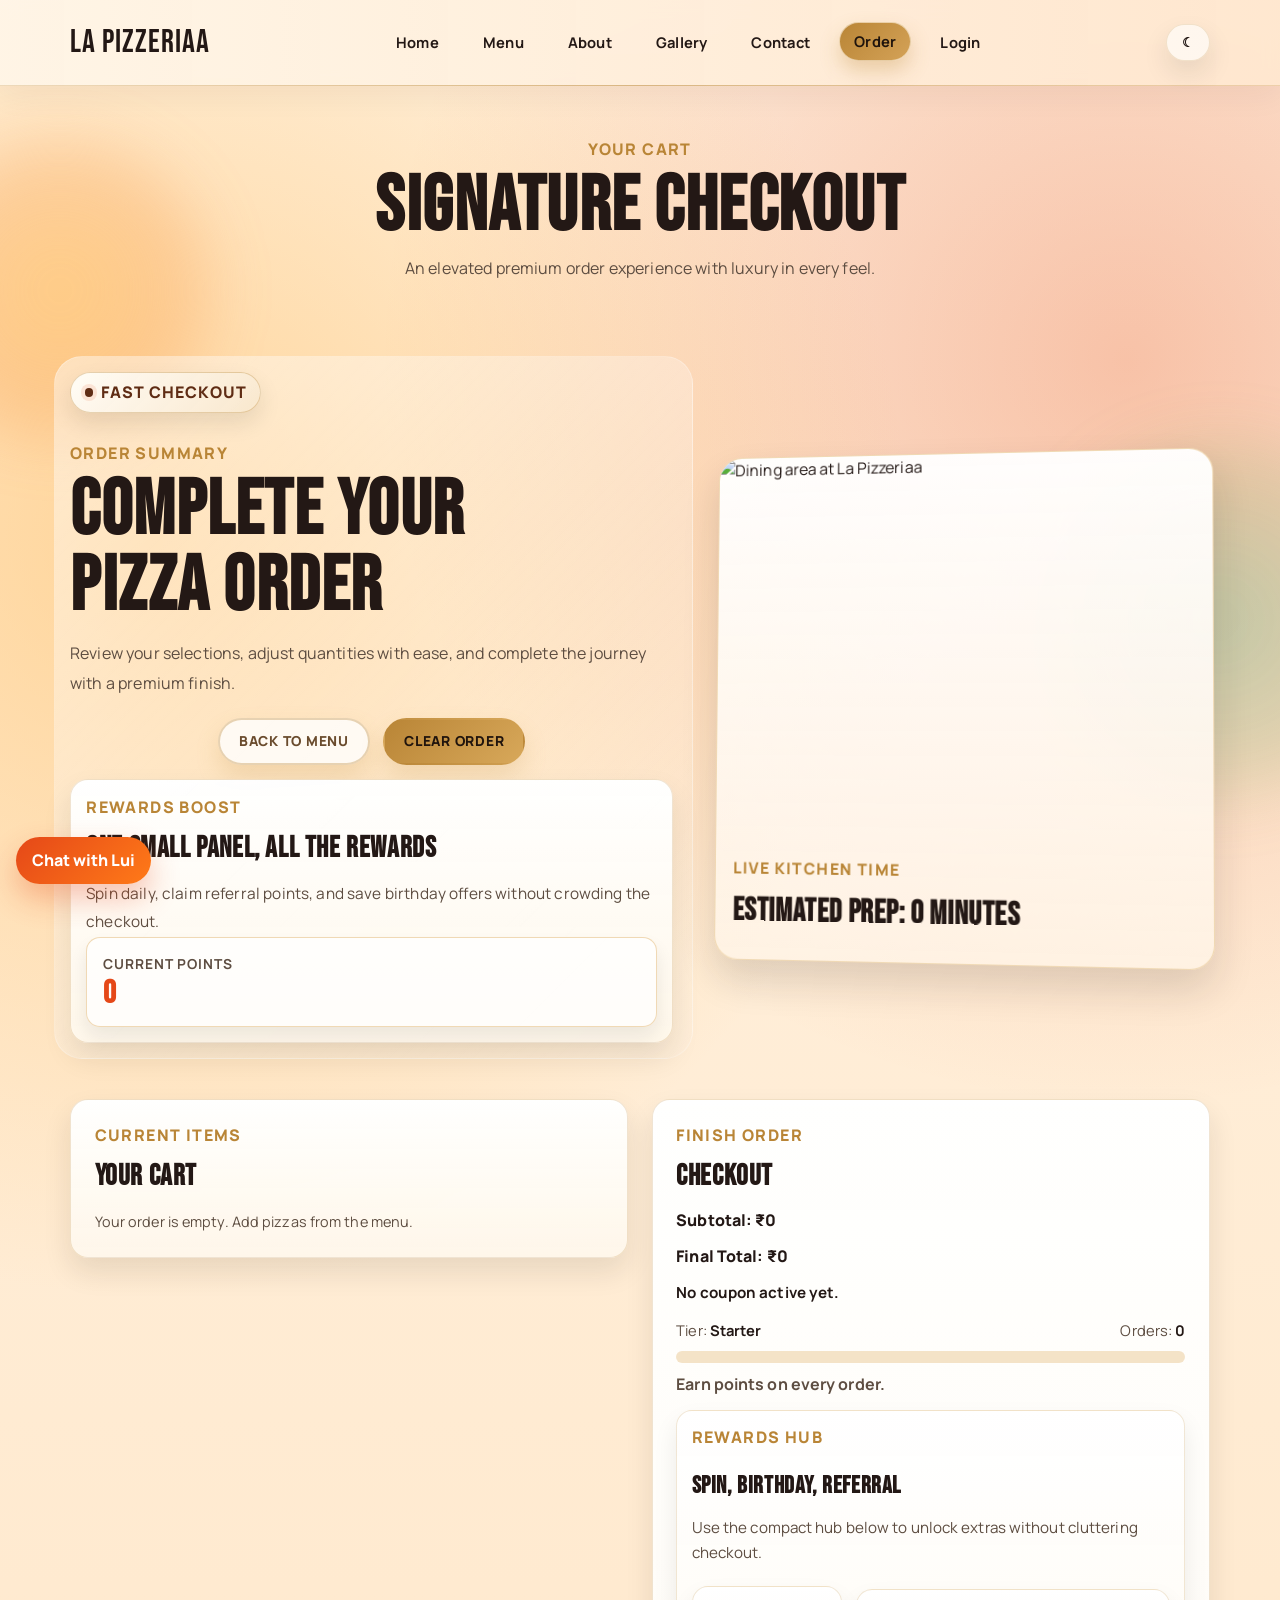
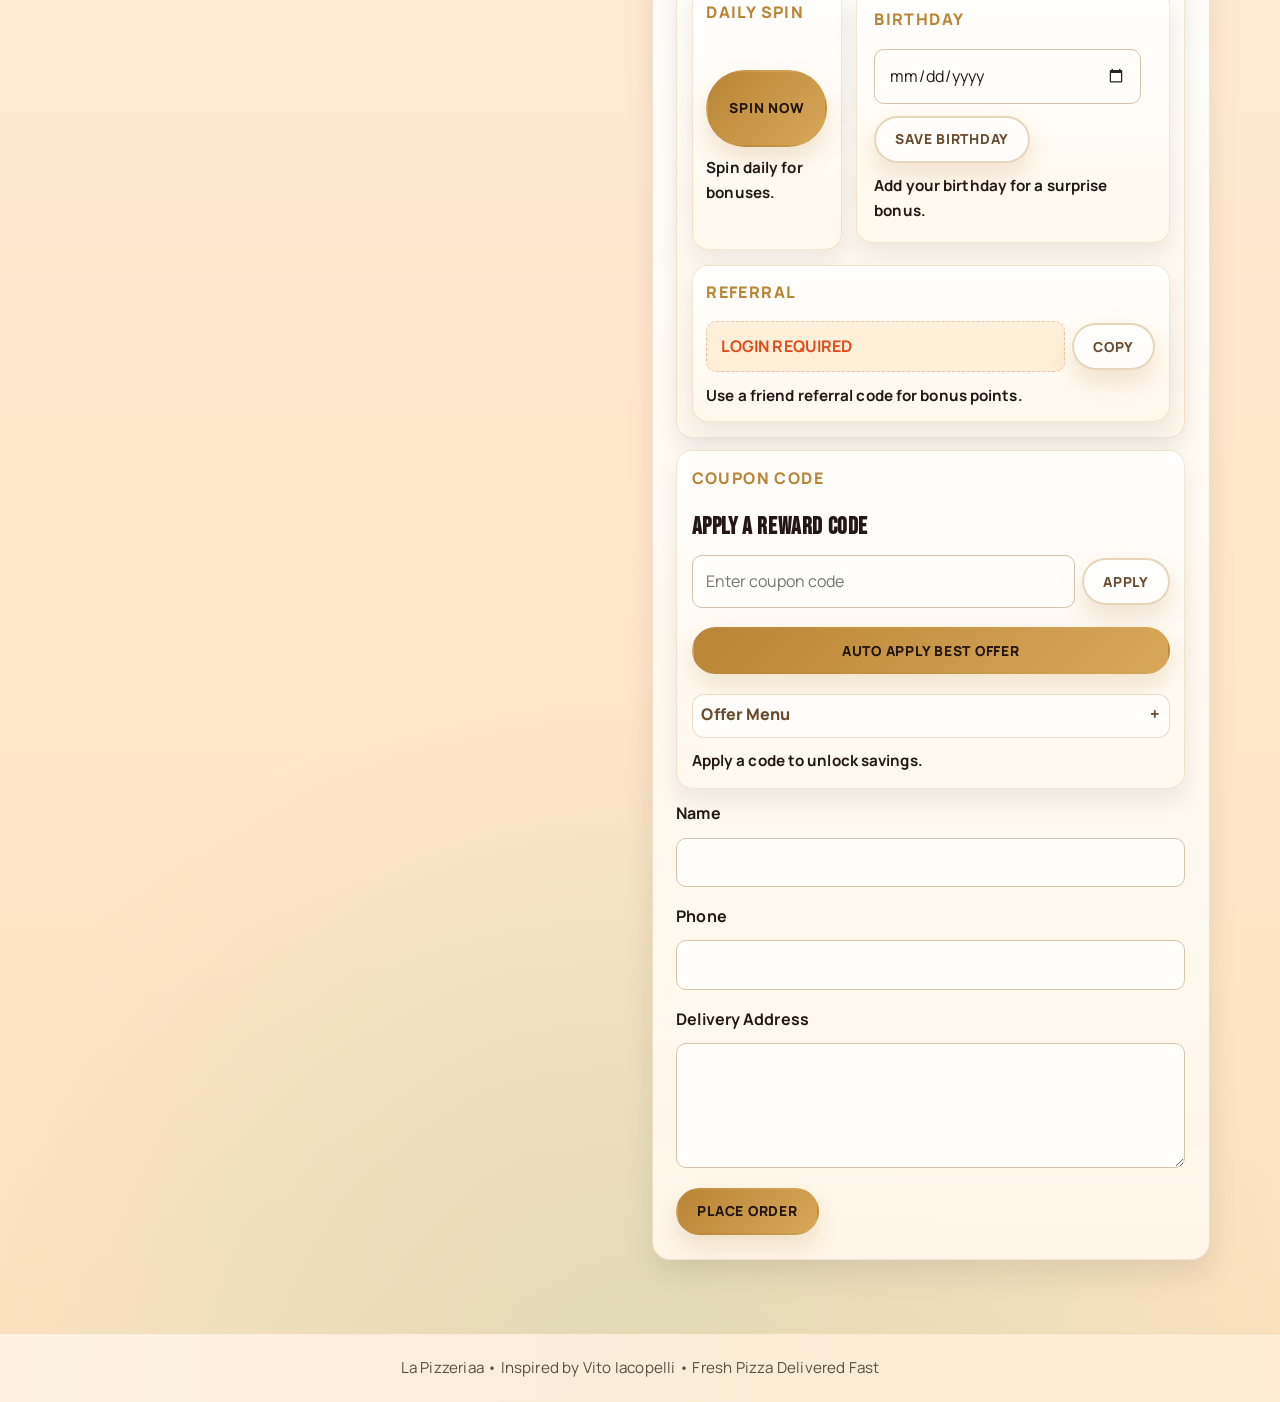
==== order.html @ d01ff385 "Add files via upload" ====
<!DOCTYPE html>
<html lang="en">
<head>
    <meta charset="UTF-8">
    <meta name="viewport" content="width=device-width, initial-scale=1.0">
    <title>La Pizzeriaa | Order</title>
    <link rel="canonical" href="order.html">
    <meta name="description" content="Order luxury Italian pizza online from La Pizzeriaa with live totals, rewards, and premium checkout flow.">
    <meta name="theme-color" content="#fff2df" media="(prefers-color-scheme: light)">
    <meta name="theme-color" content="#120d0b" media="(prefers-color-scheme: dark)">
    <link rel="icon" type="image/svg+xml" href="images/contact-pizza.svg">
    <meta property="og:site_name" content="La Pizzeriaa">
    <meta property="og:type" content="website">
    <meta property="og:locale" content="en_IN">
    <meta property="og:title" content="La Pizzeriaa | Order">
    <meta property="og:description" content="Premium pizza checkout with rewards, coupons, and refined order control.">
    <meta property="og:image" content="images/pizzus.jpg">
    <meta property="og:url" content="order.html">
    <meta name="twitter:card" content="summary_large_image">
    <meta name="twitter:title" content="La Pizzeriaa | Order">
    <meta name="twitter:description" content="Premium pizza checkout with rewards, coupons, and refined order control.">
    <meta name="twitter:image" content="images/pizzus.jpg">
    <link rel="preconnect" href="https://fonts.googleapis.com">
    <link rel="preconnect" href="https://fonts.gstatic.com" crossorigin>
    <link href="https://fonts.googleapis.com/css2?family=Bebas+Neue&family=Manrope:wght@400;500;700;800&display=swap" rel="stylesheet">
    <link rel="stylesheet" href="style.css">
</head>
<body>
    <div class="bg-shape bg-shape-1"></div>
    <div class="bg-shape bg-shape-2"></div>

    <header class="site-header">
        <div class="container nav-wrap">
            <a class="logo" href="index.html">La Pizzeriaa</a>
            <nav>
                <ul class="nav-links">
                    <li><a href="index.html">Home</a></li>
                    <li><a href="menu.html">Menu</a></li>
                    <li><a href="about.html">About</a></li>
                    <li><a href="gallery.html">Gallery</a></li>
                    <li><a href="contact.html">Contact</a></li>
                    <li><a class="active" href="order.html">Order</a></li>
                </ul>
            </nav>
            <button class="theme-toggle" type="button" aria-label="Toggle dark mode" aria-pressed="false">Dark mode</button>
        </div>
    </header>

    <main class="container">
        <section class="section-heading">
            <p class="eyebrow">Your Cart</p>
            <h1>Signature Checkout</h1>
            <p class="lead">An elevated premium order experience with luxury in every feel.</p>
        </section>

        <section class="hero hero-split">
            <div class="hero-copy">
                <div class="hero-badge">Fast Checkout</div>
                <p class="eyebrow">Order Summary</p>
                <h1>Complete Your Pizza Order</h1>
                <p class="lead">Review your selections, adjust quantities with ease, and complete the journey with a premium finish.</p>
                <div class="hero-actions">
                    <a class="btn btn-secondary" href="menu.html">Back to Menu</a>
                    <button id="clear-order" class="btn btn-primary" type="button">Clear Order</button>
                </div>
                <div class="reward-mini card reward-mini-compact">
                    <p class="eyebrow">Rewards Boost</p>
                    <h2>One Small Panel, All the Rewards</h2>
                    <p class="lead">Spin daily, claim referral points, and save birthday offers without crowding the checkout.</p>
                    <div class="reward-stat-inline">
                        <span>Current Points</span>
                        <strong data-loyalty-points>0</strong>
                    </div>
                </div>
            </div>
            <div class="hero-panel">
                <img src="images/pizzus.jpg" alt="Dining area at La Pizzeriaa">
                <div class="hero-panel-content">
                    <p class="eyebrow">Live Kitchen Time</p>
                    <h2>Estimated Prep: <span id="prep-time-mins">0</span> Minutes</h2>
                </div>
            </div>
        </section>

        <section class="cards two-up order-layout">
            <article class="card">
                <p class="eyebrow">Current Items</p>
                <h2>Your Cart</h2>
                <div id="order-items" class="order-items"></div>
                <p id="order-empty" class="price-note">Your order is empty. Add pizzas from the menu.</p>
            </article>

            <article class="card checkout-card">
                <p class="eyebrow">Finish Order</p>
                <h2>Checkout</h2>
                <p class="order-total">Subtotal: <span id="order-subtotal">₹0</span></p>
                <p class="order-total order-final">Final Total: <span id="order-total">₹0</span></p>
                <p class="reward-status" data-loyalty-coupon-status>No coupon active yet.</p>
                <div class="reward-progress-mini">
                    <div class="reward-progress-head">
                        <span>Tier: <strong data-loyalty-tier>Starter</strong></span>
                        <span>Orders: <strong data-loyalty-orders>0</strong></span>
                    </div>
                    <div class="reward-progress-bar">
                        <div class="reward-progress-fill" data-loyalty-progress></div>
                    </div>
                    <p class="reward-perk" data-loyalty-perks>Earn points on every order.</p>
                </div>
                <div class="reward-tool reward-tool-wide reward-tool-slim">
                    <p class="eyebrow">Rewards Hub</p>
                    <h3>Spin, Birthday, Referral</h3>
                    <p class="reward-note">Use the compact hub below to unlock extras without cluttering checkout.</p>
                    <div class="rewards-tools rewards-tools-slim">
                        <article class="reward-tool reward-tool-mini">
                            <p class="eyebrow">Daily Spin</p>
                            <button class="btn btn-primary reward-action" id="spin-reward-btn" type="button">Spin Now</button>
                            <p class="reward-status" data-loyalty-spin-status>Spin daily for bonuses.</p>
                        </article>
                        <article class="reward-tool reward-tool-mini birthday-card">
                            <p class="eyebrow">Birthday</p>
                            <input class="reward-input" id="birthday-input" type="date" aria-label="Birthday date">
                            <button class="btn btn-secondary reward-action" id="birthday-save-btn" type="button">Save Birthday</button>
                            <p class="reward-status" data-loyalty-birthday-status>Add your birthday for a surprise bonus.</p>
                        </article>
                        <article class="reward-tool reward-tool-mini referral-card">
                            <p class="eyebrow">Referral</p>
                            <div class="reward-code-row reward-code-row-compact">
                                <strong class="reward-code" data-loyalty-referral-code>LP-XXXXXX</strong>
                                <button class="btn btn-secondary reward-copy-btn" id="copy-referral-btn" type="button">Copy</button>
                            </div>
                            <p class="reward-status" data-loyalty-referral-status>Use a friend referral code for bonus points.</p>
                        </article>
                    </div>
                </div>
                <div class="reward-tool reward-tool-wide reward-tool-slim">
                    <p class="eyebrow">Coupon Code</p>
                    <h3>Apply A Reward Code</h3>
                    <div class="reward-form-row reward-form-row-compact">
                        <input class="reward-input" id="coupon-input" type="text" placeholder="Enter coupon code" aria-label="Coupon code">
                        <button class="btn btn-secondary reward-action" id="coupon-apply-btn" type="button">Apply</button>
                    </div>
                    <button class="btn btn-primary reward-action" id="coupon-auto-btn" type="button">Auto Apply Best Offer</button>
                    <details class="coupon-offer-menu" aria-label="Offer menu">
                        <summary>Offer Menu</summary>
                        <div class="coupon-offers" aria-label="Available coupon offers">
                            <button class="coupon-offer-btn" type="button" data-coupon-code="NEW10">NEW10 - 10% off for new customers above ₹999</button>
                            <button class="coupon-offer-btn" type="button" data-coupon-code="PIZZA10">PIZZA10 - 5% off above ₹999</button>
                            <button class="coupon-offer-btn" type="button" data-coupon-code="CHEESE50">CHEESE50 - ₹80 off above ₹1199</button>
                            <button class="coupon-offer-btn" type="button" data-coupon-code="FEAST20">FEAST20 - 10% off up to ₹250 above ₹1699</button>
                        </div>
                    </details>
                    <p class="reward-status" data-loyalty-coupon-savings>Apply a code to unlock savings.</p>
                </div>
                <form id="checkout-form" class="reservation-form" action="#" method="post">
                    <label for="customer-name">Name</label>
                    <input id="customer-name" name="customer-name" type="text" required>

                    <label for="customer-phone">Phone</label>
                    <input id="customer-phone" name="customer-phone" type="tel" required>

                    <label for="customer-address">Delivery Address</label>
                    <textarea id="customer-address" name="customer-address" rows="4" required></textarea>

                    <button class="btn btn-primary" type="submit">Place Order</button>
                </form>
            </article>
        </section>
    </main>

    <footer class="site-footer">
        <div class="container">
            <p>La Pizzeriaa • Inspired by Vito Iacopelli • Fresh Pizza Delivered Fast</p>
        </div>
    </footer>

    <script src="auth.js"></script>
    <script src="cart-count.js"></script>
    <script src="loyalty.js"></script>
    <script src="chatbot.js"></script>
    <script src="order-page.js"></script>
    <script src="theme-toggle.js"></script>
</body>
</html>
---- style.css ----
:root {
    --bg: #fff2df;
    --ink: #231815;
    --muted: #5d4d41;
    --accent: #e54818;
    --accent-2: #ffb347;
    --accent-3: #18a76c;
    --card: rgba(255, 252, 246, 0.92);
    --line: #f0d7b1;
    --header-bg: linear-gradient(90deg, rgba(255, 245, 231, 0.94), rgba(255, 232, 208, 0.9));
    --site-shadow: 0 12px 26px rgba(31, 26, 23, 0.1);
    --hero-glow-1: rgba(255, 179, 71, 0.45);
    --hero-glow-2: rgba(229, 72, 24, 0.28);
    --hero-glow-3: rgba(24, 167, 108, 0.14);
    --lux-gold: #b98536;
    --lux-gold-soft: rgba(185, 133, 54, 0.2);
    --radius-lg: 18px;
    --lux-surface: linear-gradient(180deg, rgba(255, 255, 255, 0.98), rgba(255, 247, 235, 0.95));
    --lux-surface-soft: linear-gradient(180deg, rgba(255, 255, 255, 0.93), rgba(255, 247, 235, 0.9));
    --lux-shadow: 0 14px 28px rgba(31, 26, 23, 0.1);
    --lux-chip-bg: linear-gradient(135deg, rgba(255, 252, 246, 0.98), rgba(249, 232, 206, 0.95));
    --lux-chip-border: rgba(185, 133, 54, 0.34);
    --lux-chip-color: #5f2c14;
    --lux-chip-shadow: 0 10px 22px rgba(31, 26, 23, 0.1);
    --section-gap: 1.6rem;
}

:root[data-theme="dark"] {
    --bg: #120d0b;
    --ink: #fff4ea;
    --muted: #edd6c5;
    --accent: #ff6a2b;
    --accent-2: #ffb347;
    --accent-3: #34c38f;
    --card: rgba(31, 22, 19, 0.92);
    --line: rgba(255, 205, 155, 0.16);
    --header-bg: linear-gradient(90deg, rgba(29, 20, 17, 0.92), rgba(45, 29, 22, 0.88));
    --site-shadow: 0 18px 34px rgba(0, 0, 0, 0.35);
    --hero-glow-1: rgba(255, 106, 43, 0.2);
    --hero-glow-2: rgba(255, 179, 71, 0.12);
    --hero-glow-3: rgba(52, 195, 143, 0.08);
    --lux-gold: #e0b46f;
    --lux-gold-soft: rgba(224, 180, 111, 0.24);
    --lux-surface: linear-gradient(180deg, rgba(43, 29, 23, 0.96), rgba(30, 21, 18, 0.97));
    --lux-surface-soft: linear-gradient(180deg, rgba(46, 31, 25, 0.94), rgba(31, 22, 19, 0.95));
    --lux-shadow: 0 18px 34px rgba(0, 0, 0, 0.32);
    --lux-chip-bg: linear-gradient(135deg, rgba(73, 50, 38, 0.94), rgba(49, 34, 27, 0.95));
    --lux-chip-border: rgba(255, 214, 178, 0.42);
    --lux-chip-color: #ffe5c8;
    --lux-chip-shadow: 0 12px 24px rgba(0, 0, 0, 0.32);
}

* {
    box-sizing: border-box;
}

img {
    max-width: 100%;
    height: auto;
}

body {
    margin: 0;
    color: var(--ink);
    font-family: "Manrope", sans-serif;
    background:
        radial-gradient(circle at 12% 18%, var(--hero-glow-1) 0%, transparent 28%),
        radial-gradient(circle at 88% 12%, var(--hero-glow-2) 0%, transparent 26%),
        radial-gradient(circle at 50% 100%, var(--hero-glow-3) 0%, transparent 24%),
        linear-gradient(180deg, #fff3e3 0%, #ffe2bf 100%);
    min-height: 100vh;
    position: relative;
    overflow-x: hidden;
    scroll-behavior: smooth;
    letter-spacing: 0.1px;
    line-height: 1.56;
    text-rendering: optimizeLegibility;
    -webkit-font-smoothing: antialiased;
}

::selection {
    background: rgba(185, 133, 54, 0.28);
    color: #2b1c14;
}

:root[data-theme="dark"] ::selection {
    background: rgba(224, 180, 111, 0.38);
    color: #fff4ea;
}

:root[data-theme="dark"] body {
    background:
        radial-gradient(circle at 12% 18%, rgba(255, 106, 43, 0.16) 0%, transparent 28%),
        radial-gradient(circle at 88% 12%, rgba(255, 179, 71, 0.1) 0%, transparent 26%),
        radial-gradient(circle at 50% 100%, rgba(52, 195, 143, 0.08) 0%, transparent 24%),
        linear-gradient(180deg, #1a1310 0%, #120d0b 100%);
}

.bg-shape {
    position: fixed;
    z-index: -1;
    border-radius: 50%;
    filter: blur(30px);
}

.bg-shape-1 {
    width: 300px;
    height: 300px;
    left: -90px;
    top: 140px;
    background: radial-gradient(circle, rgba(255, 179, 71, 0.42), rgba(229, 72, 24, 0.14));
}

.bg-shape-2 {
    width: 360px;
    height: 360px;
    right: -120px;
    bottom: 100px;
    background: radial-gradient(circle, rgba(24, 167, 108, 0.26), rgba(255, 179, 71, 0.12));
}

.container {
    width: min(1140px, 91.5%);
    margin: 0 auto;
}

.site-header {
    position: sticky;
    top: 0;
    backdrop-filter: blur(8px);
    background: var(--header-bg);
    border-bottom: 1px solid var(--lux-gold-soft);
    z-index: 100;
    box-shadow: 0 10px 30px rgba(31, 26, 23, 0.05);
}

.site-header::after {
    content: "";
    position: absolute;
    left: 0;
    right: 0;
    bottom: -1px;
    height: 1px;
    background: linear-gradient(90deg, rgba(185, 133, 54, 0.06), rgba(185, 133, 54, 0.42), rgba(185, 133, 54, 0.06));
    pointer-events: none;
}

.nav-wrap {
    display: flex;
    align-items: center;
    justify-content: space-between;
    gap: 1.15rem;
    padding: 1.1rem 0;
}

.logo {
    font-family: "Bebas Neue", sans-serif;
    font-size: 2rem;
    letter-spacing: 1px;
    text-decoration: none;
    color: var(--ink);
}

.nav-links {
    list-style: none;
    margin: 0;
    padding: 0;
    display: flex;
    gap: 0.9rem;
    flex-wrap: wrap;
}

.nav-links a {
    display: inline-block;
    text-decoration: none;
    color: var(--ink);
    font-weight: 700;
    font-size: 0.92rem;
    letter-spacing: 0.25px;
    padding: 0.45rem 0.86rem;
    border-radius: 999px;
    border: 1px solid transparent;
    transition: transform 0.2s ease, background 0.2s ease, color 0.2s ease, box-shadow 0.2s ease;
}

.nav-links a:hover,
.nav-links a.active {
    background: linear-gradient(135deg, var(--lux-gold), #d4a257);
    border-color: rgba(255, 245, 230, 0.6);
    color: #1f140d;
    box-shadow: 0 10px 20px rgba(185, 133, 54, 0.3);
    transform: translateY(-1px);
}

.theme-toggle {
    border: 1px solid var(--lux-gold-soft);
    background: rgba(255, 255, 255, 0.65);
    color: var(--ink);
    border-radius: 999px;
    padding: 0.45rem 0.9rem;
    font: inherit;
    font-weight: 800;
    font-size: 0.8rem;
    letter-spacing: 0.8px;
    text-transform: uppercase;
    cursor: pointer;
    box-shadow: var(--site-shadow);
    transition: transform 0.2s ease, background 0.2s ease, color 0.2s ease, border-color 0.2s ease;
}

.theme-toggle:hover {
    transform: translateY(-1px);
}

main {
    padding: 2.2rem 0 4.6rem;
}

main.container > section + section {
    margin-top: var(--section-gap);
}

main.container > section {
    scroll-margin-top: 94px;
}

.hero {
    text-align: center;
    padding: 3.4rem 0 2.6rem;
    animation: rise 0.8s ease forwards;
}

.hero h1 {
    text-wrap: balance;
}

.hero-split {
    display: grid;
    grid-template-columns: 1.1fr 0.9fr;
    gap: 1.8rem;
    align-items: center;
    text-align: left;
    padding: 3.4rem 0 2.3rem;
}

.hero-copy {
    position: relative;
    padding-right: 0.5rem;
}

.hero-copy::before {
    content: "";
    position: absolute;
    inset: -1rem -0.75rem -1rem -1rem;
    border-radius: 28px;
    background: linear-gradient(135deg, rgba(255, 255, 255, 0.45), rgba(255, 255, 255, 0.08));
    border: 1px solid rgba(255, 255, 255, 0.25);
    z-index: -1;
    backdrop-filter: blur(8px);
}

.hero-copy,
.card,
.contact-box,
.photo,
.hero-panel,
.stat,
.testimonial,
.trust-item {
    transition: transform 0.25s ease, box-shadow 0.25s ease, border-color 0.25s ease;
}

.hero-copy:hover,
.card:hover,
.contact-box:hover,
.photo:hover,
.hero-panel:hover,
.stat:hover,
.testimonial:hover,
.trust-item:hover {
    transform: translateY(-3px);
    box-shadow: 0 18px 34px rgba(31, 26, 23, 0.14);
}

.hero-badge {
    display: inline-flex;
    align-items: center;
    gap: 0.45rem;
    padding: 0.45rem 0.85rem;
    border-radius: 999px;
    background: var(--lux-chip-bg);
    border: 1px solid var(--lux-chip-border);
    color: var(--lux-chip-color);
    box-shadow: var(--lux-chip-shadow);
    font-weight: 800;
    text-transform: uppercase;
    letter-spacing: 1.1px;
    margin-bottom: 0.75rem;
}

.hero-badge::before {
    content: "";
    width: 0.55rem;
    height: 0.55rem;
    border-radius: 50%;
    background: currentColor;
    box-shadow: 0 0 0 4px rgba(229, 72, 24, 0.12);
}

.hero-panel {
    background: linear-gradient(180deg, rgba(255, 255, 255, 0.96), rgba(255, 243, 229, 0.88));
    border: 1px solid rgba(240, 215, 177, 0.95);
    border-radius: 24px;
    overflow: hidden;
    box-shadow: 0 20px 38px rgba(31, 26, 23, 0.14);
    transform: perspective(1200px) rotateY(-6deg) rotateX(2deg);
}

.hero-panel img {
    width: 100%;
    display: block;
    aspect-ratio: 4 / 3;
    object-fit: cover;
}

.hero-panel-content {
    padding: 1rem 1.1rem 1.15rem;
}

.hero-panel-content .lead {
    line-height: 1.72;
}

.hero-panel-content h2 {
    margin-bottom: 0.3rem;
    font-size: 2rem;
}

.hero-stats {
    margin-top: 1rem;
    display: grid;
    grid-template-columns: repeat(3, minmax(0, 1fr));
    gap: 0.75rem;
}

.stat {
    background: rgba(255, 255, 255, 0.58);
    border: 1px solid rgba(240, 215, 177, 0.9);
    border-radius: 16px;
    padding: 0.75rem;
    box-shadow: 0 10px 20px rgba(31, 26, 23, 0.08);
}

.stat strong {
    display: block;
    font-family: "Bebas Neue", sans-serif;
    font-size: 1.6rem;
    line-height: 1;
    letter-spacing: 0.5px;
    color: var(--accent);
}

.stat span {
    color: var(--muted);
    font-size: 0.92rem;
}

.eyebrow {
    color: var(--lux-gold);
    font-weight: 800;
    letter-spacing: 1.4px;
    text-transform: uppercase;
    margin-bottom: 0.4rem;
}

h1 {
    font-family: "Bebas Neue", sans-serif;
    font-size: clamp(2.2rem, 6vw, 4.8rem);
    letter-spacing: 1.5px;
    margin: 0.4rem 0 0.8rem;
    line-height: 1;
}

h2 {
    font-family: "Bebas Neue", sans-serif;
    letter-spacing: 0.6px;
    margin-top: 0;
    margin-bottom: 0.5rem;
    font-size: 1.8rem;
}

.lead {
    color: var(--muted);
    max-width: 720px;
    margin: 0 auto;
    line-height: 1.86;
    letter-spacing: 0.15px;
}

.section-heading {
    text-align: center;
    margin: 0 auto 2.1rem;
    max-width: 880px;
    padding-inline: 0.15rem;
}

.section-heading h1 {
    margin-bottom: 0.55rem;
}

.section-heading .lead {
    max-width: 740px;
}

.home-clean-intro {
    max-width: 760px;
    margin-bottom: 1.15rem;
    padding: 1.1rem 1.15rem;
    border-radius: 18px;
    border: 1px solid rgba(229, 72, 24, 0.2);
    background:
        radial-gradient(circle at 15% 20%, rgba(255, 179, 71, 0.2), transparent 42%),
        linear-gradient(145deg, rgba(255, 255, 255, 0.78), rgba(255, 246, 232, 0.9));
    box-shadow: 0 16px 32px rgba(31, 26, 23, 0.1);
}

.home-focus-grid {
    margin-top: 0.6rem;
}

.home-focus-grid .card {
    border-radius: 18px;
    overflow: hidden;
    border: 1px solid rgba(229, 72, 24, 0.16);
}

.home-focus-grid .section-image {
    margin-bottom: 0.95rem;
    border-radius: 12px;
    box-shadow: 0 12px 26px rgba(31, 26, 23, 0.14);
}

.home-final-cta {
    margin-top: 1.05rem;
    text-align: center;
    padding: 1.2rem;
    border-radius: 18px;
    border: 1px solid rgba(229, 72, 24, 0.2);
    background: linear-gradient(135deg, rgba(255, 250, 244, 0.94), rgba(255, 237, 215, 0.92));
}

.home-final-cta .lead {
    max-width: 680px;
    margin-left: auto;
    margin-right: auto;
}

.home-lux-intro {
    margin-top: 1.05rem;
    display: grid;
    grid-template-columns: minmax(0, 1.25fr) minmax(220px, 0.75fr);
    gap: 0.9rem;
    align-items: center;
    padding: 1.1rem 1.15rem;
    border-radius: 24px;
    border: 1px solid rgba(176, 126, 48, 0.2);
    background:
        linear-gradient(135deg, rgba(255, 252, 247, 0.98), rgba(249, 242, 229, 0.94)),
        radial-gradient(circle at top right, rgba(176, 126, 48, 0.1), transparent 36%);
    box-shadow: 0 18px 34px rgba(31, 26, 23, 0.08);
}

.home-page main {
    padding-top: 1.35rem;
}

.home-page .top-video-section {
    border-radius: 18px;
}

.home-page main > .container + .container {
    margin-top: 0.95rem;
}

.home-page .eyebrow {
    font-size: 0.74rem;
    letter-spacing: 1.8px;
}

.home-page h2 {
    font-size: clamp(1.75rem, 2.6vw, 2.2rem);
    line-height: 1.05;
}

.home-page .lead {
    line-height: 1.68;
}

.home-page .home-lux-intro,
.home-page .home-lux-feature,
.home-page .home-lux-rewards,
.home-page .home-lux-cta,
.home-page .mini-shot {
    position: relative;
    overflow: hidden;
}

.home-page .home-lux-intro::before,
.home-page .home-lux-feature::before,
.home-page .home-lux-rewards::before,
.home-page .home-lux-cta::before {
    content: "";
    position: absolute;
    inset: 0 auto auto 0;
    width: 100%;
    height: 1px;
    background: linear-gradient(90deg, rgba(176, 126, 48, 0.55), rgba(176, 126, 48, 0.05));
    pointer-events: none;
}

.home-page .home-lux-copy h1,
.home-page .home-lux-feature h2,
.home-page .home-lux-rewards h2,
.home-page .home-lux-cta h2 {
    font-family: "Bebas Neue", sans-serif;
    letter-spacing: 0.7px;
    line-height: 1.02;
}

.home-page .home-lux-copy h1 {
    font-size: clamp(2.2rem, 3.8vw, 3.1rem);
    margin-bottom: 0.45rem;
}

.home-lux-signature {
    margin: 0.35rem 0 0;
    font-weight: 700;
    color: #7d5c38;
}

.home-lux-note {
    margin: 0.4rem 0 0;
    color: #805f3a;
    font-size: 0.92rem;
    font-weight: 700;
    letter-spacing: 0.25px;
}

.home-lux-copy .lead {
    max-width: 620px;
}

.home-lux-actions {
    justify-content: flex-start;
}

.home-lux-rail {
    display: grid;
    gap: 0.55rem;
    align-content: center;
}

.home-lux-chip {
    display: flex;
    align-items: center;
    justify-content: center;
    min-height: 3.35rem;
    padding: 0.75rem 0.95rem;
    border-radius: 14px;
    border: 1px solid var(--lux-chip-border);
    background: var(--lux-chip-bg);
    color: var(--lux-chip-color);
    font-weight: 800;
    letter-spacing: 0.2px;
    box-shadow: var(--lux-chip-shadow);
    text-transform: uppercase;
    font-size: 0.78rem;
    letter-spacing: 0.8px;
}

.home-lux-feature {
    margin-top: 1rem;
    display: flex;
    align-items: center;
    justify-content: space-between;
    gap: 1rem;
    padding: 1rem 1.1rem;
    border-radius: 20px;
    border: 1px solid rgba(176, 126, 48, 0.18);
    background: linear-gradient(135deg, rgba(255, 250, 244, 0.98), rgba(252, 241, 221, 0.95));
}

.home-lux-feature-copy .lead {
    max-width: 640px;
}

.home-mini-gallery {
    margin-top: 1rem;
    display: grid;
    grid-template-columns: repeat(2, minmax(0, 1fr));
    gap: 1rem;
}

.mini-shot {
    padding: 0.75rem;
    border-radius: 18px;
    border: 1px solid rgba(176, 126, 48, 0.18);
    background: linear-gradient(180deg, rgba(255, 255, 255, 0.98), rgba(252, 245, 234, 0.96));
    transition: transform 0.24s ease, box-shadow 0.24s ease;
}

.mini-shot:hover {
    transform: translateY(-3px);
    box-shadow: 0 18px 30px rgba(31, 26, 23, 0.14);
}

.mini-shot-image {
    width: 100%;
    display: block;
    aspect-ratio: 16 / 10;
    object-fit: cover;
    border-radius: 14px;
    box-shadow: 0 14px 24px rgba(31, 26, 23, 0.12);
}

.mini-shot-label {
    margin: 0.7rem 0 0;
    font-weight: 800;
    color: var(--ink);
    letter-spacing: 0.25px;
}

.home-lux-rewards {
    margin-top: 1rem;
    display: flex;
    align-items: center;
    justify-content: space-between;
    gap: 1rem;
    padding: 1rem 1.1rem;
    border-radius: 20px;
    border: 1px solid rgba(176, 126, 48, 0.18);
    background: linear-gradient(135deg, rgba(255, 252, 247, 0.98), rgba(250, 242, 228, 0.96));
}

.home-lux-rewards .lead {
    max-width: 560px;
}

.home-bottom-heading {
    margin-top: 1.1rem;
    margin-bottom: 0.4rem;
}

.home-lux-reward-action {
    display: flex;
    gap: 0.75rem;
    flex-wrap: wrap;
    justify-content: flex-end;
}

.home-page .home-lux-reward-action .btn-primary {
    background: linear-gradient(135deg, #b98536, #d8a85a);
    color: #1d130e;
}

.home-lux-reviews {
    display: grid;
    grid-template-columns: repeat(2, minmax(0, 1fr));
    gap: 1rem;
}

.home-review-card {
    border-radius: 20px;
}

.review-score {
    margin: 0;
    font-family: "Bebas Neue", sans-serif;
    font-size: 2rem;
    letter-spacing: 0.8px;
    color: #7a572f;
}

.review-stars {
    margin: 0.2rem 0 0.45rem;
    color: #c28a2d;
    letter-spacing: 2px;
    font-size: 1rem;
}

.review-name {
    margin: 0.55rem 0 0;
    color: var(--muted);
    font-weight: 700;
}

.home-awards {
    padding: 1rem 1.1rem;
}

.home-awards-grid {
    margin-top: 0.45rem;
    display: grid;
    grid-template-columns: repeat(3, minmax(0, 1fr));
    gap: 0.75rem;
}

.award-item {
    padding: 0.8rem 0.85rem;
    border-radius: 14px;
    border: 1px solid rgba(176, 126, 48, 0.22);
    background: rgba(255, 255, 255, 0.74);
}

.award-title {
    margin: 0 0 0.3rem;
    font-weight: 800;
    color: #6f4d29;
}

.award-note {
    margin: 0;
    color: var(--muted);
    font-size: 0.9rem;
}

.home-lux-cta {
    margin-top: 1rem;
    text-align: center;
    padding: 1rem 1.1rem;
    border-radius: 20px;
    border: 1px solid rgba(176, 126, 48, 0.18);
    background: linear-gradient(135deg, rgba(255, 250, 244, 0.98), rgba(249, 240, 224, 0.95));
}

.home-lux-cta .lead {
    max-width: 680px;
    margin-left: auto;
    margin-right: auto;
}

.home-page .home-lux-cta .hero-actions {
    margin-top: 1rem;
}

.home-page .home-lux-cta .btn,
.home-page .home-lux-actions .btn,
.home-page .home-lux-reward-action .btn {
    border-radius: 999px;
    padding-inline: 1.2rem;
    min-width: 150px;
    text-align: center;
    letter-spacing: 0.25px;
}

.home-intro-panel {
    margin-top: 1.05rem;
    display: grid;
    grid-template-columns: 1.15fr 0.85fr;
    gap: 1rem;
    align-items: stretch;
    padding: 1.3rem;
    border-radius: 22px;
    border: 1px solid rgba(229, 72, 24, 0.18);
    background:
        linear-gradient(135deg, rgba(255, 252, 247, 0.96), rgba(255, 242, 222, 0.92)),
        radial-gradient(circle at top right, rgba(255, 179, 71, 0.18), transparent 34%);
}

.home-intro-copy .lead {
    max-width: 700px;
}

.home-intro-panel-side {
    display: grid;
    gap: 0.8rem;
    align-content: center;
}

.home-strip-stat {
    padding: 1rem 1.05rem;
    border-radius: 16px;
    border: 1px solid rgba(229, 72, 24, 0.14);
    background: rgba(255, 255, 255, 0.85);
    box-shadow: 0 10px 20px rgba(31, 26, 23, 0.08);
}

.home-strip-stat span {
    display: inline-flex;
    align-items: center;
    justify-content: center;
    width: 2rem;
    height: 2rem;
    margin-bottom: 0.7rem;
    border-radius: 999px;
    background: linear-gradient(135deg, var(--accent), #ff7a18);
    color: white;
    font-weight: 900;
}

.home-strip-stat strong {
    display: block;
    margin-bottom: 0.25rem;
    font-size: 1rem;
}

.home-strip-stat p {
    margin: 0;
    color: var(--muted);
}

.home-banner {
    margin-top: 1rem;
    padding: 1rem 1.15rem;
}

.home-banner-row {
    display: flex;
    align-items: center;
    justify-content: space-between;
    gap: 1rem;
}

.home-banner h2 {
    margin: 0;
    max-width: 700px;
}

.home-editorial-grid {
    margin-top: 1rem;
}

.editorial-card {
    position: relative;
    overflow: hidden;
}

.editorial-card .section-image {
    height: 210px;
    margin-bottom: 0.85rem;
}

.editorial-card h2 {
    margin-top: 0.15rem;
}

.home-flow {
    margin-top: 1rem;
    display: grid;
    grid-template-columns: 0.9fr 1.1fr;
    gap: 1rem;
}

.home-flow-copy .lead {
    max-width: 520px;
}

.home-flow-steps {
    display: grid;
    gap: 0.8rem;
}

.home-flow-steps div {
    padding: 1rem 1.05rem;
    border-radius: 16px;
    border: 1px solid rgba(229, 72, 24, 0.12);
    background: rgba(255, 255, 255, 0.82);
}

.home-flow-steps h3 {
    margin: 0 0 0.35rem;
    font-size: 1.05rem;
}

.home-flow-steps p {
    margin: 0;
    color: var(--muted);
}

.home-promo {
    margin-top: 1rem;
    display: flex;
    align-items: center;
    justify-content: space-between;
    gap: 1rem;
}

.home-promo .lead {
    max-width: 540px;
}

.home-promo-actions {
    display: flex;
    gap: 0.75rem;
    flex-wrap: wrap;
    justify-content: flex-end;
}

.home-quote-row {
    margin-top: 1rem;
    display: grid;
    grid-template-columns: repeat(2, minmax(0, 1fr));
    gap: 1rem;
}

.home-quote-card {
    border-radius: 16px;
    border: 1px solid rgba(229, 72, 24, 0.17);
    background: linear-gradient(180deg, rgba(255, 255, 255, 0.97), rgba(255, 244, 226, 0.94));
}

.home-rewards-note {
    margin-top: 0.95rem;
    text-align: center;
    padding: 0.95rem 1rem;
    border-radius: 16px;
    border: 1px solid rgba(229, 72, 24, 0.2);
    background: linear-gradient(135deg, rgba(255, 255, 255, 0.96), rgba(255, 243, 225, 0.95));
    box-shadow: 0 14px 28px rgba(31, 26, 23, 0.08);
}

.home-rewards-note .lead {
    max-width: 640px;
    margin-left: auto;
    margin-right: auto;
}

.home-rewards-note .reward-note {
    margin: 0.15rem auto 0;
    max-width: 560px;
}

.home-rewards-actions {
    margin-top: 0.85rem;
}

.home-rewards-actions .btn {
    min-width: 160px;
}

.home-reviews {
    margin-top: 0.95rem;
}

.home-reviews .testimonial {
    border-radius: 16px;
    border: 1px solid rgba(229, 72, 24, 0.17);
    background: linear-gradient(180deg, rgba(255, 255, 255, 0.97), rgba(255, 244, 226, 0.94));
}

@media (max-width: 960px) {
    .home-lux-intro,
    .home-lux-rewards {
        grid-template-columns: 1fr;
        flex-direction: column;
    }

    .home-lux-feature {
        flex-direction: column;
        align-items: flex-start;
    }

    .home-lux-reward-action {
        justify-content: flex-start;
    }

    .home-mini-gallery {
        grid-template-columns: 1fr;
    }

    .home-lux-reviews,
    .home-awards-grid {
        grid-template-columns: 1fr;
    }

    .home-page .home-lux-copy h1 {
        font-size: clamp(2rem, 8vw, 2.6rem);
    }

}

@media (max-width: 640px) {
    .home-lux-intro,
    .home-lux-feature,
    .home-lux-rewards,
    .home-lux-cta {
        padding: 1rem;
    }

    .home-lux-chip {
        min-height: 3rem;
    }
}

.hero-actions {
    margin-top: 1.2rem;
    display: flex;
    justify-content: center;
    gap: 0.8rem;
    flex-wrap: wrap;
}

.btn {
    display: inline-flex;
    align-items: center;
    justify-content: center;
    text-decoration: none;
    padding: 0.8rem 1.2rem;
    min-height: 47px;
    border-radius: 999px;
    font-weight: 800;
    font-size: 0.86rem;
    letter-spacing: 0.75px;
    text-transform: uppercase;
    line-height: 1;
    border: 2px solid transparent;
    box-shadow: 0 12px 24px rgba(185, 133, 54, 0.2);
    transition: transform 0.2s ease, box-shadow 0.2s ease, filter 0.2s ease, background 0.2s ease;
}

.btn-primary,
.btn-secondary {
    white-space: nowrap;
}

.btn:hover {
    transform: translateY(-2px);
    box-shadow: 0 16px 28px rgba(185, 133, 54, 0.24);
    filter: saturate(1.05);
}

.btn-primary {
    background: linear-gradient(135deg, var(--lux-gold), #d8a85a);
    color: #20140d;
}

.btn-secondary {
    background: rgba(255, 255, 255, 0.8);
    color: #6a4b2d;
    border-color: rgba(185, 133, 54, 0.34);
}

input,
select,
textarea,
button {
    font-family: inherit;
}

input,
select,
textarea {
    min-height: 44px;
    transition: border-color 0.2s ease, box-shadow 0.2s ease, background 0.2s ease;
}

input:focus,
select:focus,
textarea:focus,
button:focus-visible {
    outline: 2px solid rgba(185, 133, 54, 0.62);
    outline-offset: 2px;
}

.coupon-offer-menu summary:focus-visible {
    outline: 2px solid rgba(185, 133, 54, 0.62);
    outline-offset: 3px;
    border-radius: 6px;
}

.order-menu-btn {
    margin-top: 0.7rem;
    width: 100%;
}

.menu-page .hero-actions {
    justify-content: flex-start;
}

.menu-page .hero-actions .btn {
    min-width: 168px;
}

.menu-page .order-menu-btn {
    white-space: normal;
    line-height: 1.2;
}

.menu-page .pizza-customizer > .btn {
    width: 100%;
    max-width: 380px;
    justify-self: flex-start;
    white-space: normal;
    line-height: 1.2;
}

.cards {
    display: grid;
    gap: 1.45rem;
}

.cards + .cards,
.cards + .gallery-grid,
.gallery-grid + .cards,
.hero + .cards,
.hero + .gallery-grid,
.section-heading + .hero,
.section-heading + .cards,
.section-heading + .gallery-grid {
    margin-top: 1.2rem;
}

.three-up {
    grid-template-columns: repeat(3, minmax(0, 1fr));
}

.two-up {
    grid-template-columns: repeat(2, minmax(0, 1fr));
}

.card {
    background: var(--lux-surface);
    border: 1px solid rgba(185, 133, 54, 0.22);
    border-radius: var(--radius-lg);
    padding: clamp(1.35rem, 1.85vw, 1.65rem);
    box-shadow: var(--lux-shadow);
    backdrop-filter: blur(2px);
    animation: rise 0.7s ease both;
}

.card > :last-child {
    margin-bottom: 0;
}

.card .lead {
    max-width: none;
}

.card p:first-of-type.eyebrow {
    margin-top: 0;
}

.card-image,
.section-image,
.photo img {
    width: 100%;
    display: block;
    border-radius: 10px;
    object-fit: cover;
    filter: saturate(1.04) contrast(1.02);
}

.card-image {
    height: 180px;
    margin-bottom: 0.8rem;
}

.section-image {
    height: 230px;
    margin-bottom: 0.9rem;
}

.price {
    font-weight: 800;
    color: #0e8f59;
}

.trust-strip {
    display: grid;
    grid-template-columns: repeat(3, minmax(0, 1fr));
    gap: 1rem;
    margin-top: 0.5rem;
    margin-bottom: 1.4rem;
}

.rewards-panel {
    margin-bottom: 1.4rem;
    display: grid;
    grid-template-columns: 1.4fr 1fr;
    gap: 1rem;
    align-items: center;
    background: linear-gradient(135deg, rgba(229, 72, 24, 0.12), rgba(255, 179, 71, 0.12), rgba(255, 255, 255, 0.92));
}

.rewards-panel-compact {
    grid-template-columns: 1fr;
    gap: 0.6rem;
    padding: 0.9rem 1rem;
}

.rewards-grid-minimal {
    grid-template-columns: repeat(2, minmax(0, 1fr));
    gap: 0.55rem;
}

.reward-compact-foot {
    display: flex;
    align-items: center;
    justify-content: flex-end;
    gap: 0.6rem;
    padding-top: 0.1rem;
    border-top: 1px dashed rgba(229, 72, 24, 0.2);
}

.reward-compact-foot .reward-perk {
    margin: 0;
}

.rewards-copy h2 {
    margin-bottom: 0.55rem;
}

.rewards-grid {
    display: grid;
    grid-template-columns: repeat(3, minmax(0, 1fr));
    gap: 0.7rem;
}

.rewards-grid-compact {
    grid-template-columns: repeat(3, minmax(0, 1fr));
}

.rewards-tools {
    margin-top: 1rem;
    display: grid;
    grid-template-columns: repeat(3, minmax(0, 1fr));
    gap: 0.9rem;
}

.rewards-tools-slim {
    margin-top: 0.65rem;
    grid-template-columns: repeat(3, minmax(0, 1fr));
    gap: 0.85rem;
}

.reward-tool {
    display: grid;
    gap: 0.65rem;
    padding: 1rem;
    border-radius: 16px;
    border: 1px solid rgba(185, 133, 54, 0.2);
    background: var(--lux-surface-soft);
    box-shadow: 0 12px 24px rgba(31, 26, 23, 0.08);
}

.reward-tool h3 {
    margin: 0;
    font-family: "Bebas Neue", sans-serif;
    letter-spacing: 0.6px;
    font-size: 1.5rem;
}

.reward-tool-wide {
    margin-top: 1rem;
}

.reward-tool-slim {
    margin-top: 0.8rem;
    padding: 0.9rem;
}

.reward-tool-mini {
    gap: 0.5rem;
    padding: 0.85rem;
}

.birthday-card {
    grid-column: span 2;
    margin-block: 0.2rem 0.45rem;
    padding: 1.1rem 1.1rem 1.15rem;
    display: grid;
    grid-template-columns: minmax(260px, 1fr) auto;
    gap: 0.65rem;
    align-items: center;
}

.birthday-card .eyebrow,
.birthday-card .reward-status {
    grid-column: 1 / -1;
}

.birthday-card .reward-input {
    min-width: 260px;
    min-height: 48px;
}

.birthday-card #birthday-save-btn {
    grid-column: 1 / -1;
    width: auto;
    justify-self: start;
    margin-top: 0.1rem;
}

.referral-card {
    grid-column: 1 / -1;
    margin-top: 0.1rem;
    display: grid;
    grid-template-columns: minmax(0, 1fr) auto;
    gap: 0.65rem;
    align-items: center;
}

.referral-card .eyebrow,
.referral-card .reward-status {
    grid-column: 1 / -1;
}

.referral-card .reward-code-row {
    grid-column: 1 / -1;
}

.reward-tool-mini h3 {
    margin: 0;
}

.reward-note,
.reward-status {
    margin: 0;
    color: var(--muted);
    font-size: 0.95rem;
    line-height: 1.65;
}

.reward-status {
    color: var(--ink);
    font-weight: 700;
}

.reward-perk-soft {
    color: var(--muted);
    font-size: 0.88rem;
    margin-top: 0.1rem;
}

.reward-action {
    width: 100%;
}

.reward-input {
    width: 100%;
    border: 1px solid #d5c3aa;
    border-radius: 10px;
    padding: 0.8rem 0.85rem;
    font: inherit;
    background: #fffefb;
    color: var(--ink);
}

.reward-input[type="date"] {
    color: var(--ink);
}

.reward-input[type="date"]::-webkit-datetime-edit {
    color: var(--ink);
}

.reward-input[type="date"]::-webkit-calendar-picker-indicator {
    opacity: 0.85;
    cursor: pointer;
}

.reward-code-row,
.reward-form-row {
    display: grid;
    grid-template-columns: 1fr auto;
    gap: 0.6rem;
    align-items: center;
}

.reward-code-row-compact,
.reward-form-row-compact {
    gap: 0.45rem;
}

.coupon-offers {
    margin-top: 0.5rem;
    display: grid;
    gap: 0.45rem;
}

.coupon-offer-menu {
    margin-top: 0.6rem;
    border: 1px solid rgba(185, 133, 54, 0.28);
    border-radius: 12px;
    background: rgba(255, 255, 255, 0.74);
    padding: 0.45rem 0.55rem 0.6rem;
}

.coupon-offer-menu summary {
    list-style: none;
    cursor: pointer;
    font-weight: 800;
    color: #6a4b2d;
    display: flex;
    align-items: center;
    justify-content: space-between;
}

.coupon-offer-menu summary::-webkit-details-marker {
    display: none;
}

.coupon-offer-menu summary::after {
    content: '+';
    font-size: 1.05rem;
    line-height: 1;
}

.coupon-offer-menu[open] summary::after {
    content: '-';
}

#coupon-auto-btn {
    margin-top: 0.55rem;
}

.coupon-offer-btn {
    border: 1px solid rgba(185, 133, 54, 0.34);
    background: rgba(255, 255, 255, 0.82);
    color: #6a4b2d;
    border-radius: 10px;
    padding: 0.58rem 0.68rem;
    text-align: left;
    font: inherit;
    font-size: 0.9rem;
    font-weight: 700;
    cursor: pointer;
    transition: border-color 0.2s ease, background 0.2s ease, transform 0.18s ease;
}

.coupon-offer-btn:hover {
    border-color: rgba(185, 133, 54, 0.6);
    background: rgba(255, 246, 232, 0.95);
    transform: translateY(-1px);
}

.reward-code {
    padding: 0.75rem 0.85rem;
    border-radius: 10px;
    background: rgba(255, 179, 71, 0.16);
    border: 1px dashed rgba(229, 72, 24, 0.28);
    color: var(--accent);
    overflow: hidden;
    text-overflow: ellipsis;
}

.reward-stat,
.reward-stat-inline {
    display: grid;
    gap: 0.25rem;
    padding: 0.95rem 1rem;
    border-radius: 14px;
    border: 1px solid rgba(240, 215, 177, 0.95);
    background: rgba(255, 255, 255, 0.72);
    box-shadow: 0 10px 18px rgba(31, 26, 23, 0.08);
}

.reward-stat span,
.reward-stat-inline span {
    color: var(--muted);
    font-size: 0.86rem;
    font-weight: 700;
    text-transform: uppercase;
    letter-spacing: 0.9px;
}

.reward-stat strong,
.reward-stat-inline strong {
    font-family: "Bebas Neue", sans-serif;
    font-size: 2rem;
    color: var(--accent);
    line-height: 1;
}

.reward-progress-wrap,
.reward-progress-mini {
    margin-top: 0.9rem;
    display: grid;
    gap: 0.55rem;
}

.reward-progress-head {
    display: flex;
    justify-content: space-between;
    gap: 0.75rem;
    flex-wrap: wrap;
    font-size: 0.92rem;
    color: var(--muted);
}

.reward-progress-head strong {
    color: var(--ink);
}

.reward-progress-bar {
    height: 12px;
    background: rgba(240, 215, 177, 0.7);
    border-radius: 999px;
    overflow: hidden;
}

.reward-progress-fill {
    height: 100%;
    width: 0;
    border-radius: inherit;
    background: linear-gradient(135deg, var(--accent), var(--accent-2));
    box-shadow: 0 0 18px rgba(229, 72, 24, 0.28);
    transition: width 0.35s ease;
}

.reward-perk {
    margin: 0;
    color: var(--muted);
    font-weight: 700;
}

.reward-mini {
    margin-top: 1.1rem;
}

.reward-mini-compact {
    margin-top: 0.9rem;
    padding: 0.95rem;
}

.reward-mini-compact .lead {
    font-size: 0.96rem;
}

.menu-meta {
    margin-top: 1rem;
    display: flex;
    gap: 0.55rem;
    flex-wrap: wrap;
}

.menu-meta-pill {
    display: inline-flex;
    align-items: center;
    justify-content: center;
    padding: 0.45rem 0.82rem;
    border-radius: 999px;
    background: var(--lux-chip-bg);
    border: 1px solid var(--lux-chip-border);
    color: var(--lux-chip-color);
    font-size: 0.9rem;
    font-weight: 800;
    letter-spacing: 0.2px;
    box-shadow: var(--lux-chip-shadow);
}

.reward-mini .lead {
    margin-left: 0;
    margin-right: 0;
}

.order-final {
    color: var(--accent);
}

.trust-item {
    background: var(--lux-surface-soft);
    border: 1px solid rgba(185, 133, 54, 0.2);
    border-radius: 16px;
    padding: 0.95rem 1rem;
    text-align: center;
    box-shadow: var(--lux-shadow);
}

.trust-item strong {
    display: block;
    font-family: "Bebas Neue", sans-serif;
    font-size: 1.9rem;
    color: var(--accent);
    line-height: 1;
}

.trust-item span {
    color: var(--muted);
    font-size: 0.95rem;
}

.testimonial {
    text-align: left;
}

.rating {
    margin: 0 0 0.6rem;
    color: #f0a500;
    letter-spacing: 2px;
}

.testimonial-name {
    margin: 0.9rem 0 0;
    font-weight: 800;
    color: var(--accent);
}

.tag {
    display: inline-block;
    font-size: 0.8rem;
    font-weight: 800;
    color: var(--lux-chip-color);
    background: var(--lux-chip-bg);
    border: 1px solid var(--lux-chip-border);
    border-radius: 999px;
    padding: 0.2rem 0.6rem;
    margin-bottom: 0.5rem;
    box-shadow: var(--lux-chip-shadow);
}

.gallery-grid {
    display: grid;
    grid-template-columns: repeat(3, minmax(0, 1fr));
    gap: 1rem;
    margin-top: 1.25rem;
}

.photo {
    background: var(--lux-surface-soft);
    border: 1px solid rgba(185, 133, 54, 0.2);
    border-radius: 14px;
    overflow: hidden;
    margin: 0;
    box-shadow: var(--lux-shadow);
}

.photo img {
    aspect-ratio: 4 / 3;
}

.photo figcaption {
    padding: 0.75rem 0.9rem;
    font-weight: 800;
    color: #6b3114;
    background: linear-gradient(180deg, rgba(255, 252, 246, 0.98), rgba(249, 237, 220, 0.96));
}

.contact-box {
    background: var(--lux-surface-soft);
    border: 1px solid rgba(185, 133, 54, 0.22);
    border-radius: 14px;
    padding: 1.35rem;
    max-width: 680px;
    margin: 0 auto;
    box-shadow: var(--lux-shadow);
}

.contact-box .lead {
    max-width: none;
    margin: 0 0 0.85rem;
}

.contact-list {
    list-style: none;
    padding: 0;
    margin: 0;
    display: grid;
    gap: 0.6rem;
}

.reservation-form {
    display: grid;
    gap: 0.85rem;
}

.reservation-form label {
    font-weight: 700;
    margin-top: 0.3rem;
    line-height: 1.3;
}

.reservation-form input,
.reservation-form select,
.reservation-form textarea {
    border: 1px solid #d5c3aa;
    border-radius: 10px;
    padding: 0.72rem 0.78rem;
    font: inherit;
    background: #fffefb;
    color: var(--ink);
    box-shadow: inset 0 1px 0 rgba(255, 255, 255, 0.6);
}

.reservation-form input::placeholder,
.reservation-form textarea::placeholder,
.pizza-customizer input::placeholder,
.pizza-customizer textarea::placeholder {
    color: var(--muted);
}

.reservation-form textarea {
    resize: vertical;
}

.reservation-form .btn {
    margin-top: 0.4rem;
    width: fit-content;
}

.video-section {
    margin-top: 2.4rem;
    text-align: center;
}

.top-video-section {
    display: block;
    padding: 0;
    overflow: hidden;
    margin-top: 0;
    margin-bottom: 1.4rem;
}

.top-video-frame {
    margin-top: 0;
    border: 0;
    border-radius: inherit;
    box-shadow: none;
    height: clamp(300px, 54vw, 560px);
    position: relative;
}

.video-overlay {
    position: absolute;
    inset: 0;
    display: grid;
    place-content: center;
    justify-items: center;
    gap: 0.45rem;
    padding: 1.2rem;
    background:
        radial-gradient(circle at 50% 48%, rgba(0, 0, 0, 0.08) 0%, rgba(0, 0, 0, 0.48) 54%, rgba(0, 0, 0, 0.78) 100%),
        linear-gradient(180deg, rgba(10, 7, 6, 0.16), rgba(10, 7, 6, 0.6));
    color: #fff;
    text-align: center;
    z-index: 2;
    pointer-events: none;
}

.video-kicker {
    margin: 0;
    font-size: clamp(0.92rem, 1.45vw, 1.2rem);
    letter-spacing: 2.6px;
    text-transform: uppercase;
    font-weight: 800;
    opacity: 0.96;
    color: rgba(255, 231, 204, 0.95);
    text-shadow: 0 1px 10px rgba(0, 0, 0, 0.35);
    padding: 0.3rem 0.7rem;
    border-radius: 999px;
    background: linear-gradient(135deg, rgba(229, 72, 24, 0.2), rgba(255, 179, 71, 0.22));
    border: 1px solid rgba(255, 223, 190, 0.36);
    backdrop-filter: blur(4px);
}

.video-overlay h2 {
    margin: 0;
    font-size: clamp(2rem, 5.2vw, 4rem);
    line-height: 0.98;
    letter-spacing: 1.2px;
    color: #fff;
    text-transform: uppercase;
    text-shadow:
        0 2px 12px rgba(0, 0, 0, 0.5),
        0 8px 28px rgba(229, 72, 24, 0.28);
}

.video-feature {
    display: grid;
    grid-template-columns: 0.95fr 1.05fr;
    gap: 1rem;
    align-items: stretch;
    text-align: left;
}

.video-copy {
    display: grid;
    align-content: center;
    gap: 0.8rem;
    padding: 1.25rem;
}

.video-copy .lead {
    margin: 0;
}

.video-badges {
    display: flex;
    flex-wrap: wrap;
    gap: 0.55rem;
}

.video-section h2 {
    max-width: 860px;
    margin-left: auto;
    margin-right: auto;
}

.video-feature h2 {
    max-width: none;
    margin: 0;
}

.video-frame {
    margin-top: 0.9rem;
    border-radius: 14px;
    overflow: hidden;
    border: 1px solid var(--line);
    box-shadow: 0 10px 24px rgba(31, 26, 23, 0.14);
    background: #000;
}

.video-feature .video-frame {
    margin-top: 0;
    min-height: 100%;
}

.video-frame iframe {
    width: 100%;
    height: min(64vw, 520px);
    border: 0;
    display: block;
}

.video-frame video {
    width: 100%;
    height: min(64vw, 520px);
    border: 0;
    display: block;
    object-fit: cover;
    background: #000;
}

.top-video-frame video {
    height: 100%;
}

.customizer {
    margin-top: 1.6rem;
}

.pizza-customizer {
    margin-top: 0.9rem;
    display: grid;
    gap: 0.9rem;
}

.form-grid {
    display: grid;
    grid-template-columns: repeat(2, minmax(0, 1fr));
    gap: 0.8rem;
}

.pizza-customizer label,
.pizza-customizer legend {
    font-weight: 700;
    line-height: 1.3;
}

.pizza-customizer input,
.pizza-customizer select,
.pizza-customizer textarea {
    width: 100%;
    border: 1px solid #d5c3aa;
    border-radius: 10px;
    padding: 0.72rem 0.78rem;
    margin-top: 0.35rem;
    font: inherit;
    background: #fffefb;
    color: var(--ink);
    box-shadow: inset 0 1px 0 rgba(255, 255, 255, 0.6);
}

.toppings-group {
    border: 1px solid var(--line);
    border-radius: 12px;
    padding: 0.75rem;
    display: grid;
    grid-template-columns: repeat(2, minmax(0, 1fr));
    gap: 0.6rem;
}

.toppings-group label {
    display: flex;
    align-items: center;
    gap: 0.4rem;
}

.toppings-group input[type="checkbox"] {
    width: auto;
    margin-top: 0;
}

.live-price {
    background: linear-gradient(135deg, #fff6e8, #fff0da);
    border: 1px solid #e6cda7;
    border-radius: 12px;
    padding: 0.8rem 0.9rem;
}

.order-layout {
    align-items: start;
    margin-top: 1.1rem;
}

.order-items {
    display: grid;
    gap: 0.8rem;
    margin-top: 0.7rem;
}

.order-item {
    border: 1px solid var(--line);
    border-radius: 12px;
    padding: 0.8rem;
    display: grid;
    gap: 0.6rem;
    background: rgba(255, 255, 255, 0.5);
}

.order-item-name {
    margin: 0;
    font-weight: 800;
}

.order-item-details {
    margin: 0.2rem 0;
    color: var(--muted);
    font-size: 0.9rem;
}

.order-item-price {
    margin: 0;
    color: var(--accent);
    font-weight: 800;
}

.order-controls {
    display: flex;
    align-items: center;
    gap: 0.45rem;
    flex-wrap: wrap;
}

.qty-btn,
.remove-btn {
    border: 1px solid rgba(229, 72, 24, 0.35);
    background: rgba(255, 255, 255, 0.72);
    border-radius: 8px;
    padding: 0.35rem 0.55rem;
    color: var(--ink);
    font-weight: 700;
    cursor: pointer;
}

.remove-btn {
    margin-left: auto;
}

.qty-value {
    min-width: 1.8rem;
    text-align: center;
    font-weight: 800;
}

.checkout-card .reservation-form {
    margin-top: 0.6rem;
}

.order-total {
    font-weight: 800;
    color: var(--ink);
    margin: 0.25rem 0 0.7rem;
}

.price-label {
    margin: 0;
    text-transform: uppercase;
    letter-spacing: 1.2px;
    font-weight: 800;
    color: var(--muted);
    font-size: 0.8rem;
}

.price-value {
    margin: 0.2rem 0;
    font-family: "Bebas Neue", sans-serif;
    font-size: 2rem;
    color: var(--accent);
    letter-spacing: 1px;
    line-height: 1;
}

.price-note {
    margin: 0;
    color: var(--muted);
    font-size: 0.9rem;
}

.site-footer {
    border-top: 1px solid var(--lux-gold-soft);
    padding: 1.35rem 0;
    color: var(--muted);
    text-align: center;
    font-size: 0.95rem;
    background: linear-gradient(90deg, rgba(255, 246, 232, 0.84), rgba(255, 236, 214, 0.82));
    backdrop-filter: blur(3px);
}

.site-footer p {
    margin: 0;
    max-width: 760px;
    margin-left: auto;
    margin-right: auto;
    letter-spacing: 0.2px;
    line-height: 1.6;
}

:root[data-theme="dark"] .site-header,
:root[data-theme="dark"] .site-footer {
    border-color: rgba(255, 179, 71, 0.16);
}

:root[data-theme="dark"] .site-footer {
    background: linear-gradient(90deg, rgba(29, 20, 17, 0.94), rgba(45, 29, 22, 0.9));
}

:root[data-theme="dark"] .nav-links a,
:root[data-theme="dark"] .logo,
:root[data-theme="dark"] .eyebrow,
:root[data-theme="dark"] .theme-toggle,
:root[data-theme="dark"] .price-label,
:root[data-theme="dark"] .price-note,
:root[data-theme="dark"] .contact-list,
:root[data-theme="dark"] .reservation-form label,
:root[data-theme="dark"] .pizza-customizer label,
:root[data-theme="dark"] .pizza-customizer legend,
:root[data-theme="dark"] .photo figcaption,
:root[data-theme="dark"] .lead,
:root[data-theme="dark"] .site-footer {
    color: var(--ink);
}

:root[data-theme="dark"] .card,
:root[data-theme="dark"] .contact-box,
:root[data-theme="dark"] .photo,
:root[data-theme="dark"] .live-price,
:root[data-theme="dark"] .hero-panel,
:root[data-theme="dark"] .hero-copy::before,
:root[data-theme="dark"] .stat,
:root[data-theme="dark"] .trust-item,
:root[data-theme="dark"] .reward-stat,
:root[data-theme="dark"] .reward-stat-inline,
:root[data-theme="dark"] .reward-tool,
:root[data-theme="dark"] .reservation-form input,
:root[data-theme="dark"] .reservation-form select,
:root[data-theme="dark"] .reservation-form textarea,
:root[data-theme="dark"] .pizza-customizer input,
:root[data-theme="dark"] .pizza-customizer select,
:root[data-theme="dark"] .pizza-customizer textarea {
    background: rgba(31, 22, 19, 0.92);
    border-color: rgba(255, 205, 155, 0.16);
}

:root[data-theme="dark"] .hero-copy::before {
    background: linear-gradient(135deg, rgba(31, 22, 19, 0.88), rgba(31, 22, 19, 0.62));
    border-color: rgba(255, 205, 155, 0.16);
}

:root[data-theme="dark"] .hero-copy,
:root[data-theme="dark"] .hero-panel-content,
:root[data-theme="dark"] .section-heading,
:root[data-theme="dark"] .rewards-panel,
:root[data-theme="dark"] .rewards-copy,
:root[data-theme="dark"] .reward-tool,
:root[data-theme="dark"] .testimonial,
:root[data-theme="dark"] .trust-item,
:root[data-theme="dark"] .card,
:root[data-theme="dark"] .contact-box,
:root[data-theme="dark"] .order-layout .card {
    color: var(--ink);
}

:root[data-theme="dark"] .hero-copy .lead,
:root[data-theme="dark"] .hero-panel-content .lead,
:root[data-theme="dark"] .section-heading .lead,
:root[data-theme="dark"] .rewards-copy .lead,
:root[data-theme="dark"] .reward-note,
:root[data-theme="dark"] .reward-status,
:root[data-theme="dark"] .testimonial .lead {
    color: #f1dccf;
}

:root[data-theme="dark"] .trust-item span,
:root[data-theme="dark"] .stat span,
:root[data-theme="dark"] .order-item-details,
:root[data-theme="dark"] .reward-perk,
:root[data-theme="dark"] .reward-perk-soft,
:root[data-theme="dark"] .contact-list,
:root[data-theme="dark"] .menu-meta-pill,
:root[data-theme="dark"] .order-total,
:root[data-theme="dark"] .price-note,
:root[data-theme="dark"] .price-label {
    color: #f3e1d3;
}

:root[data-theme="dark"] .cards .card p:not(.eyebrow):not(.price):not(.price-note):not(.price-label),
:root[data-theme="dark"] .customizer .lead,
:root[data-theme="dark"] .toppings-group label,
:root[data-theme="dark"] .toppings-group legend,
:root[data-theme="dark"] .pizza-customizer select,
:root[data-theme="dark"] .pizza-customizer select:invalid {
    color: #f6e7da;
}

:root[data-theme="dark"] .toppings-group {
    background: linear-gradient(180deg, rgba(49, 34, 27, 0.9), rgba(34, 24, 20, 0.92));
    border-color: rgba(255, 205, 155, 0.32);
}

:root[data-theme="dark"] .toppings-group input[type="checkbox"] {
    accent-color: #ffb347;
}

:root[data-theme="dark"] .live-price {
    background: linear-gradient(135deg, rgba(74, 45, 32, 0.92), rgba(44, 30, 24, 0.94));
    border-color: rgba(255, 205, 155, 0.36);
}

:root[data-theme="dark"] .live-price .price-label,
:root[data-theme="dark"] .live-price .price-note {
    color: #f7e8da;
}

:root[data-theme="dark"] .live-price .price-value {
    color: #ffd7aa;
}

:root[data-theme="dark"] .price {
    color: #7de2b5;
}

:root[data-theme="dark"] .btn-secondary,
:root[data-theme="dark"] .theme-toggle {
    background: rgba(31, 22, 19, 0.82);
    border-color: rgba(255, 205, 155, 0.18);
    color: var(--ink);
}

:root[data-theme="dark"] .hero-badge {
    background: var(--lux-chip-bg);
    border-color: var(--lux-chip-border);
    color: var(--lux-chip-color);
    box-shadow: var(--lux-chip-shadow);
}

:root[data-theme="dark"] .hero-actions .btn-secondary {
    background: rgba(49, 34, 27, 0.96);
    border-color: rgba(255, 214, 178, 0.34);
    color: #ffeede;
}

:root[data-theme="dark"] .hero-actions .btn-primary {
    box-shadow: 0 14px 28px rgba(224, 180, 111, 0.28);
}

:root[data-theme="dark"] .home-clean-intro {
    border-color: rgba(255, 214, 178, 0.3);
    background:
        radial-gradient(circle at 15% 20%, rgba(255, 179, 71, 0.13), transparent 44%),
        linear-gradient(145deg, rgba(44, 30, 24, 0.92), rgba(31, 22, 19, 0.94));
}

:root[data-theme="dark"] .home-lux-intro,
:root[data-theme="dark"] .home-lux-feature,
:root[data-theme="dark"] .home-lux-rewards,
:root[data-theme="dark"] .home-lux-cta,
:root[data-theme="dark"] .home-lux-feature,
:root[data-theme="dark"] .home-lux-intro,
:root[data-theme="dark"] .home-lux-rewards,
:root[data-theme="dark"] .home-lux-cta {
    border-color: rgba(255, 214, 178, 0.24);
    background: linear-gradient(145deg, rgba(46, 31, 25, 0.96), rgba(31, 22, 19, 0.97));
}

:root[data-theme="dark"] .home-lux-chip,
:root[data-theme="dark"] .home-strip-stat,
:root[data-theme="dark"] .home-lux-rewards .btn-secondary,
:root[data-theme="dark"] .home-lux-rewards .btn-primary {
    border-color: var(--lux-chip-border);
    color: var(--ink);
}

:root[data-theme="dark"] .mini-shot {
    background: linear-gradient(145deg, rgba(46, 31, 25, 0.96), rgba(31, 22, 19, 0.97));
    border-color: rgba(255, 214, 178, 0.18);
}

:root[data-theme="dark"] .home-review-card,
:root[data-theme="dark"] .home-awards {
    border-color: rgba(255, 214, 178, 0.24);
    background: linear-gradient(145deg, rgba(46, 31, 25, 0.96), rgba(31, 22, 19, 0.97));
}

:root[data-theme="dark"] .review-score,
:root[data-theme="dark"] .review-stars,
:root[data-theme="dark"] .award-title {
    color: #f0c98d;
}

:root[data-theme="dark"] .review-name,
:root[data-theme="dark"] .award-note {
    color: #f1dccf;
}

:root[data-theme="dark"] .award-item {
    border-color: rgba(255, 214, 178, 0.2);
    background: rgba(31, 22, 19, 0.88);
}

:root[data-theme="dark"] .home-lux-signature,
:root[data-theme="dark"] .home-lux-note {
    color: #f0ddcc;
}

:root[data-theme="dark"] .home-page .home-lux-reward-action .btn-primary {
    background: linear-gradient(135deg, #d7a04d, #f0c98d);
    color: #24170f;
}

:root[data-theme="dark"] .mini-shot-label {
    color: var(--ink);
}

:root[data-theme="dark"] .mini-shot-image {
    box-shadow: 0 16px 30px rgba(0, 0, 0, 0.3);
}

:root[data-theme="dark"] .home-lux-chip,
:root[data-theme="dark"] .home-strip-stat strong,
:root[data-theme="dark"] .home-lux-feature h2,
:root[data-theme="dark"] .home-lux-rewards h2,
:root[data-theme="dark"] .home-lux-cta h2,
:root[data-theme="dark"] .home-lux-feature .lead,
:root[data-theme="dark"] .home-lux-intro .lead,
:root[data-theme="dark"] .home-lux-rewards .lead,
:root[data-theme="dark"] .home-lux-cta .lead {
    color: var(--ink);
}

:root[data-theme="dark"] .home-lux-feature .lead,
:root[data-theme="dark"] .home-lux-intro .lead,
:root[data-theme="dark"] .home-lux-rewards .lead,
:root[data-theme="dark"] .home-lux-cta .lead,
:root[data-theme="dark"] .home-strip-stat p,
:root[data-theme="dark"] .home-lux-chip {
    color: var(--muted);
}

:root[data-theme="dark"] .home-lux-feature {
    background: linear-gradient(145deg, rgba(50, 33, 26, 0.96), rgba(35, 24, 20, 0.98));
}

:root[data-theme="dark"] .menu-meta-pill {
    background: var(--lux-chip-bg);
    border-color: var(--lux-chip-border);
    color: var(--lux-chip-color);
}

:root[data-theme="dark"] .order-item,
:root[data-theme="dark"] .qty-btn,
:root[data-theme="dark"] .remove-btn {
    background: rgba(31, 22, 19, 0.88);
    border-color: rgba(255, 205, 155, 0.2);
    color: var(--ink);
}

:root[data-theme="dark"] .reservation-form input,
:root[data-theme="dark"] .reservation-form select,
:root[data-theme="dark"] .reservation-form textarea,
:root[data-theme="dark"] .pizza-customizer input,
:root[data-theme="dark"] .pizza-customizer select,
:root[data-theme="dark"] .pizza-customizer textarea {
    color: var(--ink);
}

:root[data-theme="dark"] .reservation-form select option,
:root[data-theme="dark"] .pizza-customizer select option {
    background: #1f1613;
    color: var(--ink);
}

:root[data-theme="dark"] .theme-toggle:hover {
    background: rgba(47, 32, 26, 0.92);
}

:root[data-theme="dark"] .price-value,
:root[data-theme="dark"] .btn-primary {
    color: #20140d;
}

:root[data-theme="dark"] .photo figcaption {
    color: var(--ink);
    background: linear-gradient(180deg, rgba(45, 31, 25, 0.96), rgba(33, 23, 19, 0.97));
}

:root[data-theme="dark"] .btn-primary {
    background: linear-gradient(135deg, #d9a85a, #f0ca8e);
}

:root[data-theme="dark"] .tag,
:root[data-theme="dark"] .home-lux-chip,
:root[data-theme="dark"] .menu-meta-pill,
:root[data-theme="dark"] .chatbot-chip {
    background: var(--lux-chip-bg);
    border-color: var(--lux-chip-border);
    color: var(--lux-chip-color);
    box-shadow: var(--lux-chip-shadow);
}

:root[data-theme="dark"] .btn-secondary {
    color: var(--ink);
}

:root[data-theme="dark"] .coupon-offer-btn {
    background: rgba(31, 22, 19, 0.92);
    border-color: rgba(255, 205, 155, 0.22);
    color: #fff4ea;
}

:root[data-theme="dark"] .coupon-offer-menu {
    background: rgba(31, 22, 19, 0.9);
    border-color: rgba(255, 205, 155, 0.24);
}

:root[data-theme="dark"] .coupon-offer-menu summary {
    color: #fff4ea;
}

:root[data-theme="dark"] .coupon-offer-btn:hover {
    background: rgba(47, 32, 26, 0.96);
    border-color: rgba(255, 205, 155, 0.45);
}

:root[data-theme="dark"] .trust-item,
:root[data-theme="dark"] .testimonial,
:root[data-theme="dark"] .rewards-panel,
:root[data-theme="dark"] .reward-stat,
:root[data-theme="dark"] .reward-stat-inline,
:root[data-theme="dark"] .reward-tool,
:root[data-theme="dark"] .menu-meta-pill,
:root[data-theme="dark"] .reward-input,
:root[data-theme="dark"] .reward-code,
:root[data-theme="dark"] .card,
:root[data-theme="dark"] .contact-box,
:root[data-theme="dark"] .photo,
:root[data-theme="dark"] .hero-panel,
:root[data-theme="dark"] .stat,
:root[data-theme="dark"] .home-lux-intro,
:root[data-theme="dark"] .home-lux-feature,
:root[data-theme="dark"] .home-lux-rewards,
:root[data-theme="dark"] .home-lux-cta {
    box-shadow: 0 18px 34px rgba(0, 0, 0, 0.28);
}

:root[data-theme="dark"] .reward-input[type="date"] {
    color: #fffdf9;
    -webkit-text-fill-color: #fffdf9;
    background: rgba(31, 22, 19, 0.96);
    border-color: rgba(255, 205, 155, 0.22);
    color-scheme: dark;
    caret-color: #fffdf9;
}

:root[data-theme="dark"] .reward-input[type="date"]::-webkit-datetime-edit {
    color: #fffdf9;
    -webkit-text-fill-color: #fffdf9;
    opacity: 1;
}

:root[data-theme="dark"] .reward-input[type="date"]::-webkit-datetime-edit-year-field,
:root[data-theme="dark"] .reward-input[type="date"]::-webkit-datetime-edit-month-field,
:root[data-theme="dark"] .reward-input[type="date"]::-webkit-datetime-edit-day-field,
:root[data-theme="dark"] .reward-input[type="date"]::-webkit-datetime-edit-text {
    color: #fffdf9;
    -webkit-text-fill-color: #fffdf9;
}

:root[data-theme="dark"] .reward-input[type="date"]::-webkit-date-and-time-value,
:root[data-theme="dark"] .reward-input[type="date"]::-webkit-datetime-edit-fields-wrapper {
    color: #fffdf9;
    -webkit-text-fill-color: #fffdf9;
    opacity: 1;
}

:root[data-theme="dark"] .reward-input[type="date"]::-webkit-calendar-picker-indicator {
    filter: invert(0.96) sepia(0.08) saturate(0.8) brightness(1.08);
    opacity: 0.92;
}


@keyframes rise {
    from {
        opacity: 0;
        transform: translateY(16px);
    }
    to {
        opacity: 1;
        transform: translateY(0);
    }
}

@media (max-width: 900px) {
    .three-up,
    .gallery-grid {
        grid-template-columns: repeat(2, minmax(0, 1fr));
    }

    .trust-strip,
    .two-up {
        grid-template-columns: 1fr;
    }

    .rewards-panel {
        grid-template-columns: 1fr;
    }

    .reward-compact-foot {
        flex-direction: column;
        align-items: stretch;
    }

    .reward-compact-foot .btn {
        width: 100%;
        text-align: center;
    }

    .video-feature {
        grid-template-columns: 1fr;
    }

    .top-video-section {
        margin-bottom: 1.15rem;
    }

    .rewards-grid {
        grid-template-columns: 1fr;
    }

    .rewards-tools {
        grid-template-columns: 1fr;
    }

    .rewards-tools-slim {
        grid-template-columns: 1fr;
    }

    .menu-meta {
        justify-content: center;
    }

    .hero-split {
        grid-template-columns: 1fr;
        text-align: center;
    }

    .hero-copy {
        padding-right: 0;
    }

    .hero-panel {
        transform: none;
    }

    .hero-stats {
        grid-template-columns: 1fr;
    }

    .section-heading {
        margin-bottom: 1.25rem;
    }

    .video-copy {
        padding: 1rem;
    }

    .top-video-frame {
        height: clamp(220px, 56vw, 380px);
    }

    .video-overlay {
        padding: 1rem 0.85rem;
    }

    .video-overlay h2 {
        font-size: clamp(1.4rem, 7.8vw, 2.3rem);
        letter-spacing: 0.9px;
    }

    .video-kicker {
        letter-spacing: 2px;
    }
}

@media (max-width: 700px) {
    .nav-wrap {
        flex-direction: column;
        align-items: flex-start;
    }

    .three-up,
    .two-up,
    .gallery-grid {
        grid-template-columns: 1fr;
    }

    .form-grid,
    .toppings-group {
        grid-template-columns: 1fr;
    }

    .nav-wrap {
        gap: 0.75rem;
    }

    .container {
        width: min(1100px, 94%);
    }

    main {
        padding: 1.35rem 0 3.35rem;
    }

    .hero {
        padding-top: 2.2rem;
    }

    .section-heading {
        margin-bottom: 1rem;
    }

    .section-heading h1 {
        font-size: clamp(2rem, 10vw, 3rem);
    }

    .cards,
    .gallery-grid,
    .trust-strip {
        gap: 0.85rem;
    }

    .reward-progress-head {
        flex-direction: column;
    }

    .reward-code-row,
    .reward-form-row {
        grid-template-columns: 1fr;
    }

    .menu-meta-pill {
        width: 100%;
    }

    .remove-btn {
        margin-left: 0;
    }

    .hero-actions {
        flex-direction: column;
        align-items: stretch;
    }

    .hero-actions .btn {
        width: 100%;
    }

    .menu-page .pizza-customizer > .btn {
        max-width: none;
    }
}

.chatbot-toggle {
    position: fixed;
    left: 1rem;
    bottom: 1rem;
    z-index: 260;
    border: 0;
    border-radius: 999px;
    padding: 0.7rem 1rem;
    font: inherit;
    font-weight: 800;
    color: #fff;
    background: linear-gradient(135deg, var(--accent), #ff7a18);
    box-shadow: 0 14px 30px rgba(229, 72, 24, 0.32);
    cursor: pointer;
}

.site-toast-container {
    position: fixed;
    right: 1rem;
    top: 5rem;
    z-index: 320;
    display: grid;
    gap: 0.55rem;
    width: min(360px, calc(100vw - 2rem));
    pointer-events: none;
}

.site-toast {
    margin: 0;
    padding: 0.62rem 0.86rem;
    border-radius: 12px;
    border: 1px solid rgba(185, 133, 54, 0.3);
    background: linear-gradient(180deg, rgba(255, 252, 246, 0.98), rgba(250, 239, 224, 0.95));
    color: #4f2a15;
    font-size: 0.84rem;
    font-weight: 800;
    letter-spacing: 0.2px;
    box-shadow: 0 14px 28px rgba(31, 26, 23, 0.18);
    opacity: 0;
    transform: translateY(-6px) scale(0.98);
    transition: opacity 0.24s ease, transform 0.24s ease;
}

.site-toast.show {
    opacity: 1;
    transform: translateY(0) scale(1);
}

.site-toast-success {
    border-color: rgba(24, 167, 108, 0.32);
    color: #17543a;
}

.site-toast-error {
    border-color: rgba(229, 72, 24, 0.35);
    color: #7a2c14;
}

.floating-order-btn {
    position: fixed;
    right: 1rem;
    bottom: 1rem;
    z-index: 240;
    display: inline-flex;
    align-items: center;
    gap: 0.55rem;
    text-decoration: none;
    border-radius: 999px;
    padding: 0.72rem 0.98rem;
    font-weight: 800;
    color: #fff;
    background: linear-gradient(135deg, var(--accent), #ff7a18);
    border: 1px solid rgba(255, 214, 178, 0.28);
    box-shadow: 0 14px 30px rgba(229, 72, 24, 0.32);
    transition: transform 0.2s ease, box-shadow 0.2s ease;
}

.floating-order-btn:hover {
    transform: translateY(-2px);
    box-shadow: 0 18px 34px rgba(229, 72, 24, 0.4);
}

.floating-order-count {
    min-width: 1.35rem;
    height: 1.35rem;
    border-radius: 999px;
    display: inline-flex;
    align-items: center;
    justify-content: center;
    font-size: 0.78rem;
    font-weight: 800;
    color: var(--accent);
    background: #fff4e8;
    border: 1px solid rgba(229, 72, 24, 0.24);
}

.floating-order-btn.has-items .floating-order-count {
    background: #fff;
    color: #b13e15;
}

.floating-order-btn.added-bump {
    animation: orderCartBump 0.5s ease;
}

.btn-added {
    animation: orderAddPulse 0.5s ease;
}

.order-feedback-toast {
    position: fixed;
    right: 1rem;
    bottom: 5rem;
    z-index: 255;
    padding: 0.6rem 0.88rem;
    border-radius: 12px;
    border: 1px solid rgba(255, 214, 178, 0.35);
    background: linear-gradient(135deg, rgba(31, 26, 23, 0.96), rgba(51, 35, 28, 0.96));
    color: #fff4e8;
    font-size: 0.82rem;
    font-weight: 800;
    letter-spacing: 0.3px;
    box-shadow: 0 16px 30px rgba(31, 26, 23, 0.32);
    opacity: 0;
    transform: translateY(10px) scale(0.98);
    pointer-events: none;
    transition: opacity 0.24s ease, transform 0.24s ease;
}

.order-feedback-toast.show {
    opacity: 1;
    transform: translateY(0) scale(1);
}

@keyframes orderAddPulse {
    0% {
        transform: translateY(0) scale(1);
    }
    35% {
        transform: translateY(-1px) scale(1.03);
        box-shadow: 0 18px 30px rgba(185, 133, 54, 0.28);
    }
    100% {
        transform: translateY(0) scale(1);
    }
}

@keyframes orderCartBump {
    0% {
        transform: translateY(0) scale(1);
    }
    30% {
        transform: translateY(-4px) scale(1.05);
        box-shadow: 0 20px 36px rgba(229, 72, 24, 0.42);
    }
    100% {
        transform: translateY(0) scale(1);
    }
}

.chatbot-panel {
    position: fixed;
    right: 1rem;
    bottom: 4.2rem;
    z-index: 250;
    width: min(360px, calc(100vw - 2rem));
    max-height: min(520px, calc(100vh - 6rem));
    display: flex;
    flex-direction: column;
    background: linear-gradient(180deg, rgba(255, 255, 255, 0.98), rgba(255, 246, 232, 0.96));
    border: 1px solid rgba(240, 215, 177, 0.95);
    border-radius: 16px;
    box-shadow: 0 20px 40px rgba(31, 26, 23, 0.24);
    overflow: hidden;
}

.chatbot-panel[hidden] {
    display: none;
}

.chatbot-header {
    padding: 0.75rem 0.9rem;
    background: linear-gradient(135deg, var(--accent), #ff7a18);
    color: #fff;
}

.chatbot-title {
    margin: 0;
    font-weight: 800;
}

.chatbot-subtitle {
    margin: 0.2rem 0 0;
    font-size: 0.82rem;
    opacity: 0.95;
}

.chatbot-messages {
    padding: 0.8rem;
    display: grid;
    gap: 0.55rem;
    overflow-y: auto;
    background: transparent;
}

.chatbot-msg {
    margin: 0;
    max-width: 90%;
    padding: 0.55rem 0.7rem;
    border-radius: 10px;
    font-size: 0.92rem;
    line-height: 1.35;
}

.chatbot-msg-text {
    margin: 0;
}

.chatbot-actions {
    margin-top: 0.5rem;
    display: flex;
    flex-wrap: wrap;
    gap: 0.35rem;
}

.chatbot-action {
    display: inline-flex;
    align-items: center;
    justify-content: center;
    border: 1px solid rgba(229, 72, 24, 0.28);
    background: rgba(255, 255, 255, 0.72);
    color: var(--ink);
    border-radius: 999px;
    padding: 0.28rem 0.58rem;
    font: inherit;
    font-size: 0.76rem;
    font-weight: 700;
    text-decoration: none;
    cursor: pointer;
}

.chatbot-msg.bot {
    justify-self: start;
    background: rgba(255, 186, 124, 0.25);
    border: 1px solid rgba(229, 72, 24, 0.2);
    color: var(--ink);
}

.chatbot-msg.user {
    justify-self: end;
    background: rgba(24, 167, 108, 0.18);
    border: 1px solid rgba(24, 167, 108, 0.25);
    color: var(--ink);
}

.chatbot-quick-replies {
    display: flex;
    flex-wrap: wrap;
    gap: 0.4rem;
    padding: 0 0.8rem 0.7rem;
}

.chatbot-chip {
    border: 1px solid var(--lux-chip-border);
    background: var(--lux-chip-bg);
    color: var(--lux-chip-color);
    border-radius: 999px;
    padding: 0.35rem 0.6rem;
    font: inherit;
    font-size: 0.82rem;
    font-weight: 700;
    cursor: pointer;
    box-shadow: var(--lux-chip-shadow);
}

.chatbot-form {
    border-top: 1px solid var(--line);
    display: grid;
    grid-template-columns: 1fr auto;
    gap: 0.5rem;
    padding: 0.65rem 0.8rem 0.8rem;
    background: rgba(255, 255, 255, 0.6);
}

.chatbot-input {
    border: 1px solid #d5c3aa;
    border-radius: 8px;
    padding: 0.55rem 0.7rem;
    font: inherit;
    background: #fffefb;
    color: var(--ink);
}

.chatbot-send {
    border: 0;
    border-radius: 8px;
    padding: 0.55rem 0.8rem;
    font: inherit;
    font-weight: 800;
    color: #fff;
    background: linear-gradient(135deg, var(--accent), #ff7a18);
    cursor: pointer;
}

:root[data-theme="dark"] .chatbot-panel {
    background: rgba(31, 22, 19, 0.96);
    border-color: rgba(255, 205, 155, 0.2);
}

:root[data-theme="dark"] .site-toast {
    border-color: rgba(255, 214, 178, 0.24);
    background: linear-gradient(180deg, rgba(43, 30, 24, 0.96), rgba(30, 21, 18, 0.97));
    color: #ffe7d3;
}

:root[data-theme="dark"] .site-toast-success {
    border-color: rgba(52, 195, 143, 0.3);
    color: #caefd9;
}

:root[data-theme="dark"] .site-toast-error {
    border-color: rgba(255, 129, 94, 0.34);
    color: #ffd7c7;
}

:root[data-theme="dark"] .floating-order-btn {
    background: linear-gradient(135deg, #ff6a2b, #ff9b42);
    border-color: rgba(255, 214, 178, 0.42);
    color: #fff7ef;
}

:root[data-theme="dark"] .order-feedback-toast {
    border-color: rgba(255, 214, 178, 0.26);
    background: linear-gradient(135deg, rgba(41, 28, 23, 0.98), rgba(26, 18, 15, 0.98));
    color: #ffead7;
}

:root[data-theme="dark"] .floating-order-count {
    background: rgba(35, 23, 18, 0.95);
    border-color: rgba(255, 214, 178, 0.35);
    color: #ffd6b3;
}

:root[data-theme="dark"] .chatbot-form,
:root[data-theme="dark"] .chatbot-chip,
:root[data-theme="dark"] .chatbot-action,
:root[data-theme="dark"] .chatbot-input,
:root[data-theme="dark"] .chatbot-msg.bot,
:root[data-theme="dark"] .chatbot-msg.user {
    background: rgba(31, 22, 19, 0.9);
    border-color: rgba(255, 205, 155, 0.2);
    color: var(--ink);
}

:root[data-theme="dark"] .chatbot-msg.bot {
    background: rgba(255, 106, 43, 0.16);
}

:root[data-theme="dark"] .chatbot-msg.user {
    background: rgba(52, 195, 143, 0.18);
}

@media (max-width: 700px) {
    .chatbot-panel {
        right: 0.75rem;
        left: 0.75rem;
        width: auto;
    }

    .chatbot-toggle {
        left: 0.75rem;
        bottom: 0.75rem;
    }

    .site-toast-container {
        right: 0.75rem;
        left: 0.75rem;
        top: 4.65rem;
        width: auto;
    }

    .floating-order-btn {
        right: 0.75rem;
        bottom: 0.75rem;
        padding: 0.68rem 0.92rem;
    }

    .order-feedback-toast {
        right: 0.75rem;
        left: 0.75rem;
        bottom: 4.75rem;
        text-align: center;
    }
}
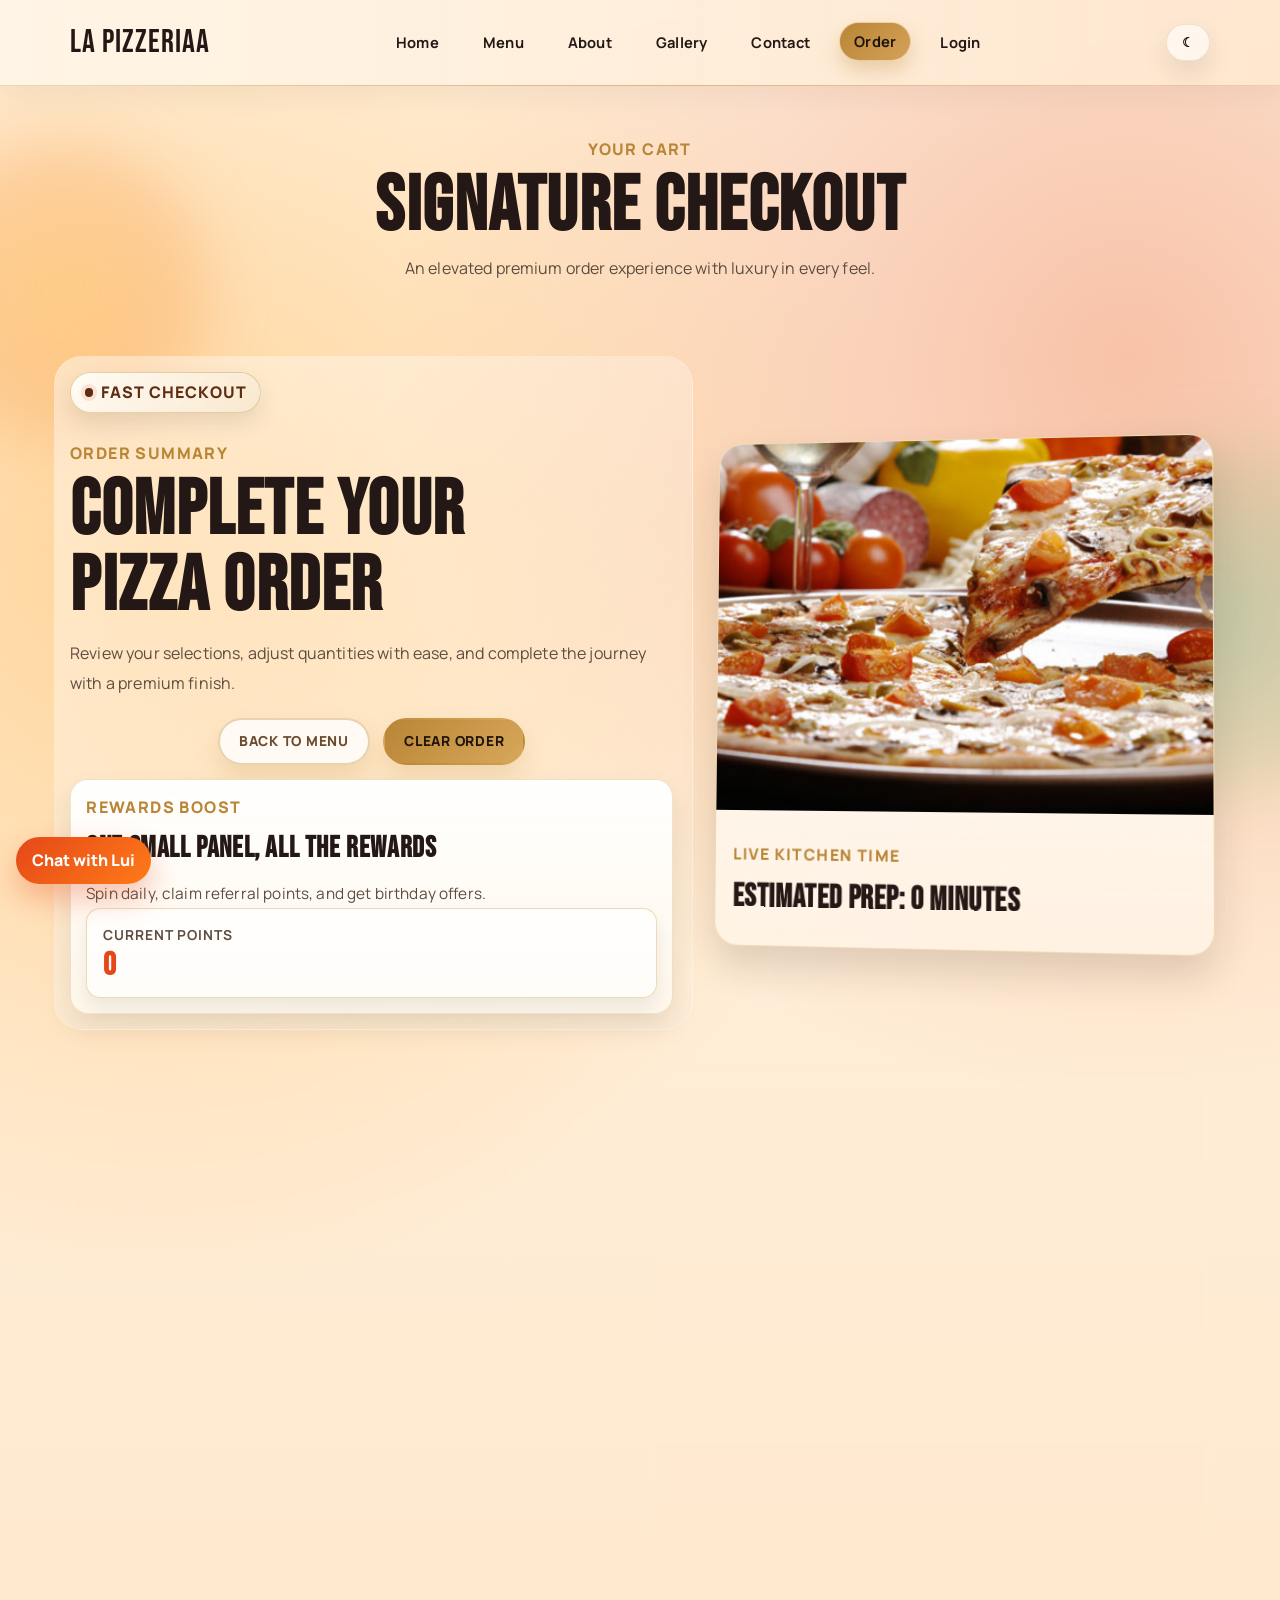
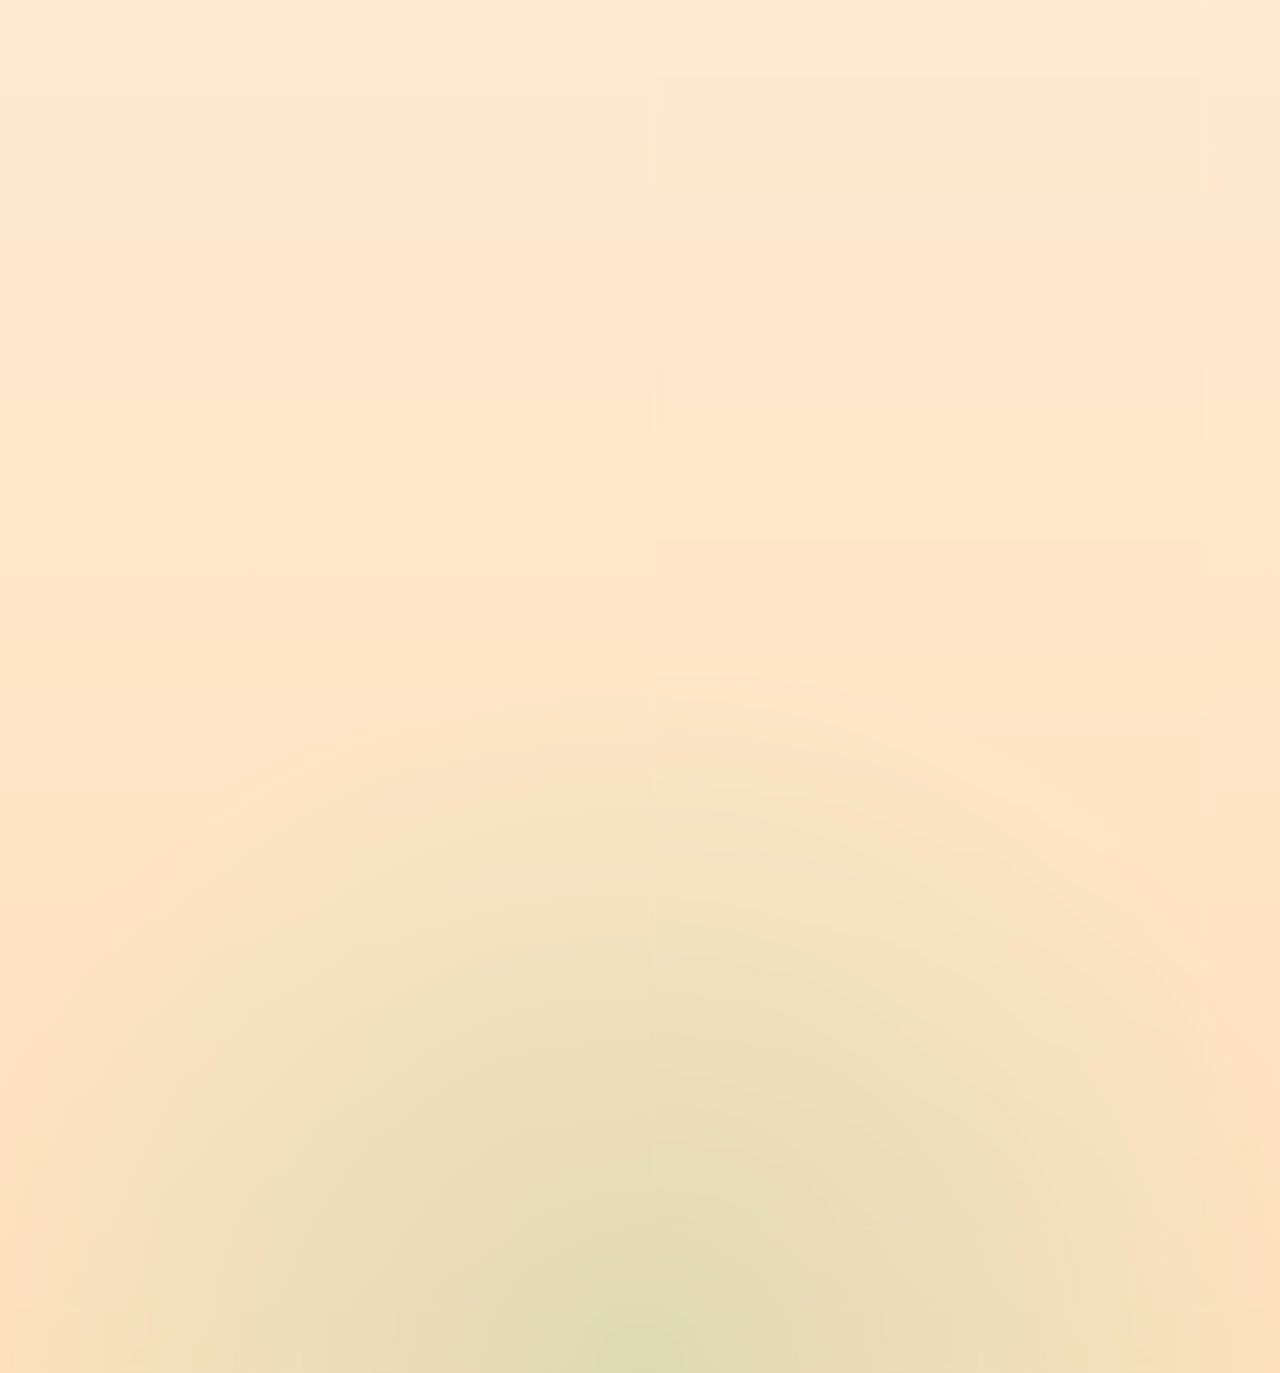
==== commit ab917ce4: "Fix HTML encoding issues in order.html" ====
--- a/order.html
+++ b/order.html
@@ -66,7 +66,7 @@
                 <div class="reward-mini card reward-mini-compact">
                     <p class="eyebrow">Rewards Boost</p>
                     <h2>One Small Panel, All the Rewards</h2>
-                    <p class="lead">Spin daily, claim referral points, and save birthday offers without crowding the checkout.</p>
+                    <p class="lead">Spin daily, claim referral points, and get birthday offers.</p>
                     <div class="reward-stat-inline">
                         <span>Current Points</span>
                         <strong data-loyalty-points>0</strong>
